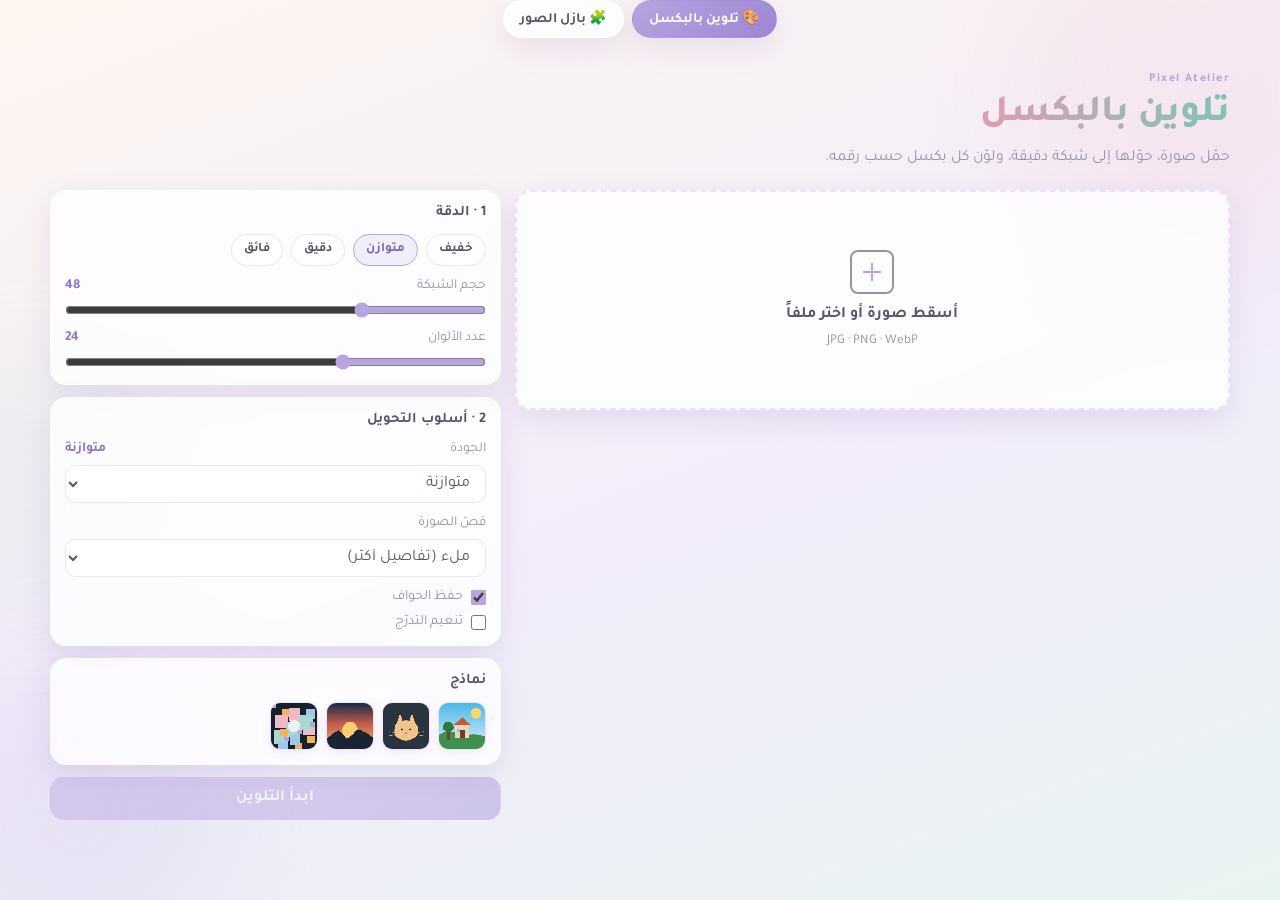
==== index.html @ 6f6fcbef "3" ====
<!DOCTYPE html>
<html lang="ar" dir="rtl">
<head>
  <meta charset="UTF-8" />
  <meta name="viewport" content="width=device-width, initial-scale=1.0, maximum-scale=1.0, user-scalable=no" />
  <meta name="theme-color" content="#f3ecfb" />
  <title>تلوين بالبكسل — Pixel Atelier</title>
  <link rel="preconnect" href="https://fonts.googleapis.com" />
  <link rel="preconnect" href="https://fonts.gstatic.com" crossorigin />
  <link href="https://fonts.googleapis.com/css2?family=Tajawal:wght@400;500;700;800&display=swap" rel="stylesheet" />
  <link rel="stylesheet" href="style.css" />
</head>
<body>
  <div class="blob b1" aria-hidden="true"></div>
  <div class="blob b2" aria-hidden="true"></div>
  <div class="blob b3" aria-hidden="true"></div>

  <nav class="site-nav" aria-label="التنقل">
    <a href="index.html" class="active">🎨 تلوين بالبكسل</a>
    <a href="puzzle-game.html">🧩 بازل الصور</a>
  </nav>

  <div class="app" id="app">
    <!-- SETUP -->
    <section class="screen setup" id="setup">
      <header class="hero">
        <p class="eyebrow">Pixel Atelier</p>
        <h1>تلوين بالبكسل</h1>
        <p class="lead">حمّل صورة، حوّلها إلى شبكة دقيقة، ولوّن كل بكسل حسب رقمه.</p>
      </header>

      <div class="setup-layout">
        <div class="col-main">
          <label class="dropzone" id="dropzone" for="file-input">
            <input type="file" id="file-input" accept="image/*" hidden />
            <div class="drop-mark" aria-hidden="true"></div>
            <strong>أسقط صورة أو اختر ملفاً</strong>
            <small>JPG · PNG · WebP</small>
          </label>

          <div class="preview-band" id="preview-row" hidden>
            <div class="compare">
              <figure>
                <figcaption>الأصلية <small id="source-meta"></small></figcaption>
                <canvas id="preview-original" width="280" height="280"></canvas>
              </figure>
              <figure class="result">
                <figcaption>بعد التحويل <small id="pixel-meta"></small></figcaption>
                <canvas id="preview-pixel" width="280" height="280"></canvas>
              </figure>
            </div>
            <div class="fidelity" id="fidelity-box">
              <div class="fidelity-score">
                <strong id="fidelity-value">—</strong>
                <span>دقة التحويل</span>
              </div>
              <ul>
                <li><span>الشبكة</span><strong id="est-cells">0</strong></li>
                <li><span>الألوان</span><strong id="est-colors">0</strong></li>
                <li><span>الوقت</span><strong id="est-time">—</strong></li>
              </ul>
            </div>
          </div>
        </div>

        <aside class="col-side">
          <section class="panel">
            <h2>1 · الدقة</h2>
            <div class="presets" id="difficulty-presets">
              <button type="button" class="chip" data-grid="24" data-colors="12" data-quality="draft">خفيف</button>
              <button type="button" class="chip active" data-grid="48" data-colors="24" data-quality="balanced">متوازن</button>
              <button type="button" class="chip" data-grid="72" data-colors="36" data-quality="max">دقيق</button>
              <button type="button" class="chip" data-grid="104" data-colors="52" data-quality="max">فائق</button>
            </div>

            <label class="field">
              <div class="field-top"><span>حجم الشبكة</span><em id="grid-size-label">48</em></div>
              <input type="range" id="grid-size" min="16" max="128" value="48" />
            </label>
            <label class="field">
              <div class="field-top"><span>عدد الألوان</span><em id="color-count-label">24</em></div>
              <input type="range" id="color-count" min="4" max="64" value="24" />
            </label>
          </section>

          <section class="panel">
            <h2>2 · أسلوب التحويل</h2>
            <label class="field">
              <div class="field-top"><span>الجودة</span><em id="quality-label">متوازنة</em></div>
              <select id="quality-mode" class="select">
                <option value="draft">سريعة</option>
                <option value="balanced" selected>متوازنة</option>
                <option value="max">أقصى دقة</option>
              </select>
            </label>
            <label class="field">
              <div class="field-top"><span>قصّ الصورة</span></div>
              <select id="fit-mode" class="select">
                <option value="cover" selected>ملء (تفاصيل أكثر)</option>
                <option value="contain">احتواء كامل</option>
              </select>
            </label>
            <div class="toggles">
              <label class="switch"><input type="checkbox" id="edge-toggle" checked /><span>حفظ الحواف</span></label>
              <label class="switch"><input type="checkbox" id="dither-toggle" /><span>تنعيم التدرّج</span></label>
            </div>
          </section>

          <section class="panel">
            <h2>نماذج</h2>
            <div class="gallery-row" id="demo-gallery"></div>
          </section>

          <div class="setup-actions">
            <p class="analyzing" id="analyzing" hidden>جارٍ التحويل بدقة…</p>
            <button type="button" id="start-btn" class="btn primary" disabled>ابدأ التلوين</button>
            <button type="button" id="resume-btn" class="btn ghost" hidden>متابعة آخر جلسة</button>
          </div>
        </aside>
      </div>
    </section>

    <!-- WORKSPACE -->
    <section class="screen workspace" id="workspace" hidden>
      <header class="bar">
        <div class="bar-start">
          <button type="button" id="back-btn" class="icon-btn" title="عودة">→</button>
          <div class="bar-title">
            <strong>Pixel Atelier</strong>
            <small id="session-title">جلسة</small>
          </div>
        </div>

        <div class="bar-meter">
          <div class="meter-bar"><span id="progress-fill"></span></div>
          <div class="meter-meta">
            <span id="progress-text">0%</span>
            <span id="cells-text">0/0</span>
            <span id="timer-text">00:00</span>
          </div>
        </div>

        <div class="bar-end">
          <button type="button" id="sound-btn" class="icon-btn" title="صوت" aria-pressed="true">♪</button>
          <button type="button" id="export-btn" class="btn compact">تصدير</button>
        </div>
      </header>

      <div class="studio">
        <aside class="rail">
          <div class="rail-block">
            <span>رسم</span>
            <button type="button" class="tool active" id="tool-brush" data-tool="brush" title="فرشاة (B)">✎</button>
            <button type="button" class="tool" id="tool-fill" data-tool="fill" title="ملء (F)">◫</button>
            <button type="button" class="tool" id="tool-pan" data-tool="pan" title="تحريك">✥</button>
          </div>
          <div class="rail-block">
            <span>عرض</span>
            <button type="button" class="tool" id="focus-btn" title="تركيز اللون" aria-pressed="false">◎</button>
            <button type="button" class="tool" id="hint-btn" title="معاينة" aria-pressed="false">◉</button>
            <button type="button" class="tool" id="grid-btn" title="شبكة" aria-pressed="true">▦</button>
            <button type="button" class="tool" id="ref-btn" title="مرجع" aria-pressed="false">▣</button>
          </div>
          <div class="rail-block">
            <span>تعديل</span>
            <button type="button" class="tool" id="undo-btn" title="تراجع" disabled>↶</button>
            <button type="button" class="tool" id="redo-btn" title="إعادة" disabled>↷</button>
            <button type="button" class="tool danger" id="reset-btn" title="مسح">⌫</button>
          </div>
        </aside>

        <div class="stage" id="stage">
          <canvas id="board" width="800" height="800"></canvas>
          <canvas id="overlay-fx" class="overlay-fx" width="800" height="800"></canvas>
          <div id="wrong-flash" class="wrong-flash" hidden></div>
          <img id="ref-image" class="ref-image" alt="" hidden />

          <div class="view-controls" id="nav-dock">
            <div class="vc-zoom">
              <button type="button" id="zoom-out" class="vc-btn" title="تصغير">−</button>
              <input type="range" id="zoom-slider" min="50" max="600" value="100" step="5" />
              <button type="button" id="zoom-in" class="vc-btn" title="تكبير">+</button>
              <b id="zoom-label">100%</b>
            </div>
            <div class="vc-pad">
              <button type="button" class="vc-btn" id="pan-up" title="أعلى">▲</button>
              <button type="button" class="vc-btn" id="pan-left" title="يسار">◀</button>
              <button type="button" class="vc-btn accent" id="zoom-fit" title="توسيط">●</button>
              <button type="button" class="vc-btn" id="pan-right" title="يمين">▶</button>
              <button type="button" class="vc-btn" id="pan-down" title="أسفل">▼</button>
            </div>
          </div>

          <div id="done-banner" class="done-banner" hidden>
            <div class="done-card">
              <p class="eyebrow">مكتمل</p>
              <h2>أحسنت!</h2>
              <p id="done-stats">—</p>
              <button type="button" id="done-export" class="btn primary">حفظ PNG</button>
              <button type="button" id="done-again" class="btn ghost">جلسة جديدة</button>
            </div>
          </div>
        </div>

        <aside class="colors">
          <div class="colors-head">
            <h2>الألوان</h2>
            <label class="switch dense">
              <input type="checkbox" id="auto-next" checked />
              <span>تلقائي</span>
            </label>
          </div>
          <div class="palette" id="palette"></div>
        </aside>
      </div>
    </section>
  </div>

  <div id="toast" class="toast" hidden></div>
  <script src="game.js"></script>
</body>
</html>
---- style.css ----
:root {
  --bg1: #fdf6f0;
  --bg2: #f3ecfb;
  --bg3: #e8f4f2;
  --card: #ffffffcc;
  --surface: #ffffffcc;
  --raised: #ffffff;
  --ink: #5b5468;
  --muted: #9a91a8;
  --line: rgba(183, 164, 224, 0.28);
  --accent: #b7a4e0;
  --accent2: #f2b8c6;
  --accent3: #a8d8cf;
  --accent4: #f7d9a8;
  --accent-dim: rgba(183, 164, 224, 0.18);
  --warm: #f7d9a8;
  --danger: #e79aae;
  --good: #7fc4b8;
  --shadow: 0 10px 30px rgba(120, 100, 160, 0.14);
  --radius: 16px;
  --font: "Tajawal", system-ui, sans-serif;
  --display: "Tajawal", system-ui, sans-serif;
}

*,
*::before,
*::after {
  box-sizing: border-box;
  margin: 0;
  padding: 0;
}

html,
body {
  min-height: 100%;
}

body {
  font-family: var(--font);
  color: var(--ink);
  background: linear-gradient(160deg, var(--bg1) 0%, var(--bg2) 55%, var(--bg3) 100%);
  overflow-x: hidden;
}

[hidden] {
  display: none !important;
}

/* ——— Floating blobs ——— */
.blob {
  position: fixed;
  border-radius: 50%;
  filter: blur(60px);
  opacity: 0.45;
  z-index: 0;
  pointer-events: none;
  animation: float 14s ease-in-out infinite;
}

.b1 {
  width: 340px;
  height: 340px;
  background: #f2b8c655;
  top: -80px;
  right: -80px;
}

.b2 {
  width: 300px;
  height: 300px;
  background: #b7a4e055;
  bottom: -60px;
  left: -70px;
  animation-delay: -5s;
}

.b3 {
  width: 240px;
  height: 240px;
  background: #a8d8cf55;
  top: 40%;
  left: -90px;
  animation-delay: -9s;
}

@keyframes float {
  0%, 100% { transform: translateY(0) scale(1); }
  50% { transform: translateY(-30px) scale(1.06); }
}

/* ——— Site nav ——— */
.site-nav {
  position: relative;
  z-index: 2;
  display: flex;
  align-items: center;
  justify-content: center;
  gap: 8px;
  flex-wrap: wrap;
  margin-bottom: 14px;
  animation: dropIn 0.7s cubic-bezier(0.2, 0.9, 0.3, 1.2) both;
}

.site-nav a {
  font: inherit;
  font-size: 0.88rem;
  font-weight: 700;
  color: var(--ink);
  text-decoration: none;
  padding: 8px 16px;
  border-radius: 999px;
  background: var(--card);
  backdrop-filter: blur(8px);
  border: 1px solid #fff;
  box-shadow: var(--shadow);
  transition: transform 0.2s, filter 0.2s;
}

.site-nav a:hover {
  transform: translateY(-2px);
  filter: brightness(1.03);
}

.site-nav a.active {
  background: linear-gradient(135deg, var(--accent), #9d86d4);
  color: #fff;
  border-color: transparent;
}

@keyframes dropIn {
  from { opacity: 0; transform: translateY(-24px); }
  to { opacity: 1; transform: none; }
}

.app {
  position: relative;
  z-index: 1;
  width: min(1180px, calc(100% - 20px));
  margin: 0 auto;
  padding: 20px 0 36px;
}

.screen {
  display: grid;
  gap: 18px;
}

/* ——— Setup ——— */
.hero {
  max-width: 34rem;
  animation: dropIn 0.7s 0.05s both;
}

.eyebrow {
  font-family: var(--display);
  letter-spacing: 0.12em;
  font-size: 0.75rem;
  font-weight: 700;
  color: var(--accent);
  margin-bottom: 6px;
}

.hero h1 {
  font-size: clamp(1.6rem, 3.5vw, 2.35rem);
  font-weight: 800;
  line-height: 1.2;
  background: linear-gradient(90deg, #a58fd8, #e79aae, #7fc4b8);
  -webkit-background-clip: text;
  background-clip: text;
  color: transparent;
}

.lead {
  margin-top: 8px;
  color: var(--muted);
  line-height: 1.7;
  font-size: 0.98rem;
}

.setup-layout {
  display: grid;
  grid-template-columns: 1.35fr 0.85fr;
  gap: 14px;
  align-items: start;
  animation: dropIn 0.7s 0.1s both;
}

.col-main,
.col-side {
  display: grid;
  gap: 12px;
}

.dropzone {
  min-height: 220px;
  display: grid;
  place-content: center;
  gap: 8px;
  text-align: center;
  padding: 28px 20px;
  border-radius: var(--radius);
  border: 2px dashed var(--line);
  background: var(--card);
  backdrop-filter: blur(8px);
  box-shadow: var(--shadow);
  cursor: pointer;
  transition: 0.15s ease;
}

.dropzone:hover,
.dropzone.dragover {
  border-color: var(--accent);
  background: #fff;
}

.drop-mark {
  width: 44px;
  height: 44px;
  margin: 0 auto 4px;
  border: 2px solid var(--muted);
  border-radius: 8px;
  position: relative;
}

.drop-mark::before,
.drop-mark::after {
  content: "";
  position: absolute;
  inset: 50% auto auto 50%;
  background: var(--accent);
  transform: translate(-50%, -50%);
}

.drop-mark::before {
  width: 18px;
  height: 2px;
}

.drop-mark::after {
  width: 2px;
  height: 18px;
}

.dropzone strong {
  font-size: 1rem;
}

.dropzone small {
  color: var(--muted);
}

.panel {
  background: var(--card);
  backdrop-filter: blur(8px);
  border: 1px solid #fff;
  border-radius: var(--radius);
  padding: 14px;
  display: grid;
  gap: 12px;
  box-shadow: var(--shadow);
}

.panel h2 {
  font-size: 0.92rem;
  font-weight: 700;
  color: var(--ink);
}

.presets,
.gallery-row {
  display: flex;
  flex-wrap: wrap;
  gap: 8px;
}

.chip {
  font: inherit;
  font-size: 0.82rem;
  font-weight: 600;
  color: var(--ink);
  background: #fff;
  border: 1px solid var(--line);
  border-radius: 999px;
  padding: 7px 12px;
  cursor: pointer;
  transition: 0.15s ease;
}

.chip:hover {
  border-color: var(--accent);
}

.chip.active {
  background: var(--accent-dim);
  border-color: var(--accent);
  color: #7a66b0;
}

.field {
  display: grid;
  gap: 7px;
}

.field-top {
  display: flex;
  justify-content: space-between;
  color: var(--muted);
  font-size: 0.86rem;
}

.field-top em {
  font-style: normal;
  color: #8a76c4;
  font-weight: 700;
}

.field input[type="range"] {
  width: 100%;
  accent-color: var(--accent);
}

.select {
  width: 100%;
  font: inherit;
  color: var(--ink);
  background: #fff;
  border: 1px solid var(--line);
  border-radius: 10px;
  padding: 9px 11px;
}

.toggles {
  display: grid;
  gap: 8px;
}

.switch {
  display: flex;
  align-items: center;
  gap: 8px;
  color: var(--muted);
  font-size: 0.88rem;
  cursor: pointer;
}

.switch.dense {
  font-size: 0.78rem;
  gap: 5px;
}

.switch input {
  accent-color: var(--accent);
  width: 15px;
  height: 15px;
}

.demo-thumb {
  width: 48px;
  height: 48px;
  border-radius: 10px;
  border: 1px solid var(--line);
  overflow: hidden;
  cursor: pointer;
  padding: 0;
  background: #fff;
  box-shadow: 0 3px 10px rgba(120, 100, 160, 0.1);
}

.demo-thumb canvas {
  width: 100%;
  height: 100%;
  image-rendering: pixelated;
  display: block;
}

.demo-thumb:hover,
.demo-thumb.active {
  border-color: var(--accent);
  box-shadow: 0 4px 14px rgba(183, 164, 224, 0.35);
}

.setup-actions {
  display: grid;
  gap: 8px;
}

.analyzing {
  color: #8a76c4;
  font-size: 0.85rem;
  text-align: center;
}

.btn {
  font: inherit;
  font-weight: 700;
  border: 1px solid var(--line);
  background: #fff;
  color: var(--ink);
  padding: 11px 14px;
  border-radius: 14px;
  cursor: pointer;
  box-shadow: var(--shadow);
  transition: transform 0.2s, filter 0.2s;
}

.btn:hover:not(:disabled) {
  transform: translateY(-2px);
  filter: brightness(1.03);
}

.btn:disabled {
  opacity: 0.4;
  cursor: not-allowed;
  box-shadow: none;
}

.btn.primary {
  background: linear-gradient(135deg, var(--accent), #9d86d4);
  border-color: transparent;
  color: #fff;
}

.btn.ghost {
  background: transparent;
  box-shadow: none;
  border-color: var(--line);
}

.btn.compact {
  padding: 8px 12px;
  font-size: 0.86rem;
}

.compare {
  display: grid;
  grid-template-columns: 1fr 1fr;
  gap: 10px;
}

.compare figure {
  background: var(--card);
  backdrop-filter: blur(8px);
  border: 1px solid #fff;
  border-radius: var(--radius);
  padding: 10px;
  display: grid;
  gap: 8px;
  box-shadow: var(--shadow);
}

.compare figure.result {
  border-color: rgba(183, 164, 224, 0.5);
}

.compare figcaption {
  display: flex;
  justify-content: space-between;
  color: var(--muted);
  font-size: 0.82rem;
}

.compare canvas {
  width: 100%;
  aspect-ratio: 1;
  image-rendering: pixelated;
  background: #fdf6f0;
  border-radius: 10px;
  border: 1px solid var(--line);
}

.fidelity {
  display: grid;
  grid-template-columns: auto 1fr;
  gap: 10px;
  background: var(--card);
  backdrop-filter: blur(8px);
  border: 1px solid #fff;
  border-radius: var(--radius);
  padding: 12px;
  align-items: center;
  box-shadow: var(--shadow);
}

.fidelity-score {
  display: grid;
  place-items: center;
  width: 88px;
  height: 88px;
  border-radius: 50%;
  border: 3px solid var(--accent);
  background: var(--accent-dim);
  text-align: center;
}

.fidelity-score strong {
  font-size: 1.35rem;
  color: #8a76c4;
  line-height: 1;
}

.fidelity-score span {
  font-size: 0.68rem;
  color: var(--muted);
  margin-top: 4px;
}

.fidelity ul {
  list-style: none;
  display: grid;
  gap: 8px;
}

.fidelity li {
  display: flex;
  justify-content: space-between;
  padding: 8px 10px;
  background: #fff;
  border-radius: 10px;
  font-size: 0.88rem;
  border: 1px solid rgba(183, 164, 224, 0.15);
}

.fidelity li span {
  color: var(--muted);
}

.fidelity li strong {
  color: #8a76c4;
}

/* ——— Workspace ——— */
.workspace {
  min-height: calc(100vh - 40px);
  gap: 10px;
}

.bar {
  display: grid;
  grid-template-columns: auto 1fr auto;
  gap: 12px;
  align-items: center;
  background: var(--card);
  backdrop-filter: blur(8px);
  border: 1px solid #fff;
  border-radius: var(--radius);
  padding: 8px 10px;
  position: sticky;
  top: 8px;
  z-index: 6;
  box-shadow: var(--shadow);
}

.bar-start,
.bar-end {
  display: flex;
  align-items: center;
  gap: 8px;
}

.bar-title strong {
  font-family: var(--display);
  display: block;
  font-size: 0.9rem;
  color: #8a76c4;
}

.bar-title small {
  color: var(--muted);
  font-size: 0.75rem;
}

.icon-btn {
  width: 36px;
  height: 36px;
  border-radius: 10px;
  border: 1px solid var(--line);
  background: #fff;
  color: var(--ink);
  font: inherit;
  cursor: pointer;
  transition: 0.15s ease;
}

.icon-btn:hover,
.icon-btn[aria-pressed="true"] {
  border-color: var(--accent);
  color: #8a76c4;
  background: var(--accent-dim);
}

.bar-meter {
  display: grid;
  gap: 5px;
}

.meter-bar {
  height: 7px;
  background: #fff;
  border-radius: 999px;
  overflow: hidden;
  border: 1px solid var(--line);
}

.meter-bar span {
  display: block;
  height: 100%;
  width: 0%;
  background: linear-gradient(90deg, #9d86d4, var(--accent), var(--accent3));
  transition: width 0.15s ease;
}

.meter-meta {
  display: flex;
  justify-content: space-between;
  font-size: 0.74rem;
  color: var(--muted);
}

.studio {
  display: grid;
  grid-template-columns: 64px minmax(0, 1fr) 240px;
  gap: 10px;
  min-height: 0;
  flex: 1;
}

.rail,
.colors {
  background: var(--card);
  backdrop-filter: blur(8px);
  border: 1px solid #fff;
  border-radius: var(--radius);
  padding: 8px;
  box-shadow: var(--shadow);
}

.rail {
  display: grid;
  gap: 12px;
  align-content: start;
}

.rail-block {
  display: grid;
  gap: 5px;
  justify-items: center;
}

.rail-block span {
  font-size: 0.65rem;
  color: var(--muted);
}

.tool {
  width: 40px;
  height: 40px;
  border-radius: 11px;
  border: 1px solid var(--line);
  background: #fff;
  color: var(--ink);
  font-size: 1rem;
  cursor: pointer;
  transition: 0.15s ease;
}

.tool:hover:not(:disabled),
.tool.active,
.tool[aria-pressed="true"] {
  border-color: var(--accent);
  color: #8a76c4;
  background: var(--accent-dim);
}

.tool:disabled {
  opacity: 0.35;
}

.tool.danger:hover:not(:disabled) {
  border-color: var(--danger);
  color: var(--danger);
  background: rgba(242, 184, 198, 0.2);
}

.stage {
  position: relative;
  min-height: 560px;
  background: #ffffff88;
  backdrop-filter: blur(8px);
  border: 1px solid #fff;
  border-radius: var(--radius);
  overflow: hidden;
  touch-action: none;
  box-shadow: var(--shadow);
}

#board,
.overlay-fx {
  position: absolute;
  inset: 0;
  width: 100%;
  height: 100%;
  display: block;
}

#board {
  cursor: crosshair;
}

.overlay-fx {
  pointer-events: none;
}

.ref-image {
  position: absolute;
  inset: 10px;
  width: calc(100% - 20px);
  height: calc(100% - 20px);
  object-fit: contain;
  opacity: 0.45;
  pointer-events: none;
  border-radius: 10px;
}

.wrong-flash {
  position: absolute;
  inset: 0;
  background: rgba(231, 154, 174, 0.18);
  pointer-events: none;
  animation: flash 0.22s ease;
}

.view-controls {
  position: absolute;
  z-index: 3;
  left: 10px;
  bottom: 10px;
  width: min(250px, calc(100% - 20px));
  display: grid;
  gap: 8px;
  padding: 8px;
  border-radius: 14px;
  background: var(--card);
  backdrop-filter: blur(8px);
  border: 1px solid #fff;
  box-shadow: var(--shadow);
  direction: ltr;
}

.vc-zoom {
  display: grid;
  grid-template-columns: 32px 1fr 32px auto;
  gap: 6px;
  align-items: center;
}

.vc-zoom input[type="range"] {
  width: 100%;
  accent-color: var(--accent);
}

#zoom-label {
  font-size: 0.72rem;
  color: #8a76c4;
  min-width: 3.5ch;
  text-align: center;
  font-weight: 700;
}

.vc-btn {
  width: 32px;
  height: 32px;
  border-radius: 8px;
  border: 1px solid var(--line);
  background: #fff;
  color: var(--ink);
  font: inherit;
  cursor: pointer;
  display: grid;
  place-items: center;
  transition: 0.15s ease;
}

.vc-btn:hover,
.vc-btn:active {
  border-color: var(--accent);
  color: #8a76c4;
}

.vc-btn.accent {
  color: #8a76c4;
  background: var(--accent-dim);
}

.vc-pad {
  display: grid;
  grid-template-columns: repeat(3, 32px);
  grid-template-rows: repeat(3, 32px);
  gap: 5px;
  justify-content: center;
}

.vc-pad #pan-up { grid-column: 2; grid-row: 1; }
.vc-pad #pan-left { grid-column: 1; grid-row: 2; }
.vc-pad #zoom-fit { grid-column: 2; grid-row: 2; }
.vc-pad #pan-right { grid-column: 3; grid-row: 2; }
.vc-pad #pan-down { grid-column: 2; grid-row: 3; }

.done-banner {
  position: absolute;
  inset: 0;
  display: grid;
  place-items: center;
  background: rgba(255, 250, 250, 0.55);
  backdrop-filter: blur(10px);
  z-index: 4;
}

.done-card {
  width: min(92%, 340px);
  background: #fff;
  border: 1px solid #fff;
  border-radius: 22px;
  padding: 28px 22px;
  text-align: center;
  display: grid;
  gap: 8px;
  box-shadow: 0 25px 70px rgba(120, 100, 160, 0.35);
  animation: zoomIn 0.5s cubic-bezier(0.2, 0.9, 0.3, 1.4) both;
}

@keyframes zoomIn {
  from { opacity: 0; transform: scale(0.85); }
  to { opacity: 1; transform: none; }
}

.done-card h2 {
  font-size: 1.45rem;
  font-weight: 800;
  color: #8a76c4;
}

.done-card p:not(.eyebrow) {
  color: var(--muted);
  margin-bottom: 6px;
}

.colors {
  display: grid;
  grid-template-rows: auto 1fr;
  gap: 10px;
  max-height: calc(100vh - 110px);
}

.colors-head {
  display: flex;
  justify-content: space-between;
  align-items: center;
}

.colors-head h2 {
  font-size: 0.9rem;
}

.palette {
  display: grid;
  gap: 6px;
  overflow: auto;
}

.swatch {
  display: grid;
  grid-template-columns: 32px 1fr auto;
  gap: 8px;
  align-items: center;
  padding: 7px;
  border-radius: 10px;
  border: 1px solid var(--line);
  background: #fff;
  color: var(--ink);
  font: inherit;
  cursor: pointer;
  text-align: start;
  transition: 0.15s ease;
}

.swatch:hover,
.swatch.active {
  border-color: var(--accent);
}

.swatch.active {
  background: var(--accent-dim);
}

.swatch.done {
  opacity: 0.45;
}

.swatch .chip-color {
  width: 32px;
  height: 32px;
  border-radius: 7px;
  border: 1px solid rgba(0, 0, 0, 0.12);
}

.swatch .meta strong {
  display: block;
  font-size: 0.84rem;
}

.swatch .meta small {
  color: var(--muted);
  font-size: 0.7rem;
}

.swatch .left {
  color: #8a76c4;
  font-weight: 700;
  font-size: 0.8rem;
}

.toast {
  position: fixed;
  bottom: 20px;
  left: 50%;
  transform: translateX(-50%) translateY(8px);
  background: #fff;
  border: 1px solid #fff;
  color: var(--ink);
  padding: 9px 18px;
  border-radius: 999px;
  font-size: 0.88rem;
  font-weight: 600;
  z-index: 50;
  opacity: 0;
  transition: 0.2s ease;
  pointer-events: none;
  box-shadow: var(--shadow);
}

.toast.show {
  opacity: 1;
  transform: translateX(-50%) translateY(0);
}

@keyframes flash {
  from { opacity: 1; }
  to { opacity: 0; }
}

@media (max-width: 980px) {
  .setup-layout,
  .studio,
  .compare,
  .fidelity {
    grid-template-columns: 1fr;
  }

  .bar {
    grid-template-columns: 1fr;
  }

  .rail {
    display: flex;
    flex-wrap: wrap;
    gap: 8px;
  }

  .rail-block {
    display: flex;
    flex-wrap: wrap;
    align-items: center;
    gap: 5px;
  }

  .stage {
    min-height: 58vh;
  }

  .colors {
    max-height: none;
  }

  .palette {
    grid-template-columns: repeat(auto-fill, minmax(140px, 1fr));
  }
}

@media (max-width: 560px) {
  .view-controls {
    width: calc(100% - 16px);
    left: 8px;
    bottom: 8px;
  }
}
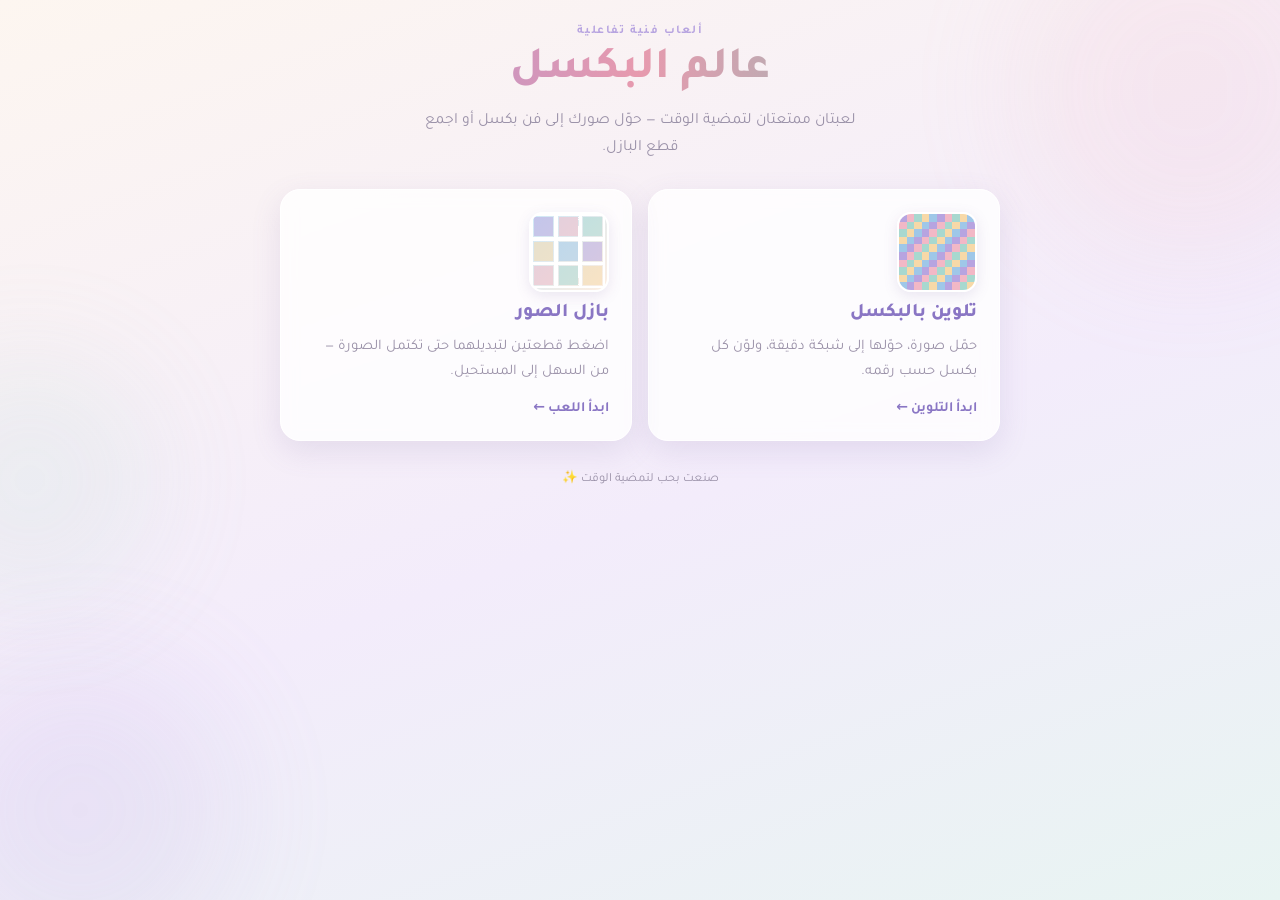
==== commit 299ff429: "3" ====
--- a/index.html
+++ b/index.html
@@ -2,9 +2,12 @@
 <html lang="ar" dir="rtl">
 <head>
   <meta charset="UTF-8" />
-  <meta name="viewport" content="width=device-width, initial-scale=1.0, maximum-scale=1.0, user-scalable=no" />
+  <meta name="viewport" content="width=device-width, initial-scale=1.0" />
   <meta name="theme-color" content="#f3ecfb" />
-  <title>تلوين بالبكسل — Pixel Atelier</title>
+  <meta name="description" content="ألعاب فنية تفاعلية — تلوين بالبكسل وبازل الصور" />
+  <title>ألعاب البكسل — الرئيسية</title>
+  <link rel="icon" href="favicon.svg" type="image/svg+xml" />
+  <link rel="manifest" href="manifest.json" />
   <link rel="preconnect" href="https://fonts.googleapis.com" />
   <link rel="preconnect" href="https://fonts.gstatic.com" crossorigin />
   <link href="https://fonts.googleapis.com/css2?family=Tajawal:wght@400;500;700;800&display=swap" rel="stylesheet" />
@@ -15,208 +18,66 @@
   <div class="blob b2" aria-hidden="true"></div>
   <div class="blob b3" aria-hidden="true"></div>
 
-  <nav class="site-nav" aria-label="التنقل">
-    <a href="index.html" class="active">🎨 تلوين بالبكسل</a>
-    <a href="puzzle-game.html">🧩 بازل الصور</a>
-  </nav>
+  <main class="landing">
+    <header class="landing-hero">
+      <p class="eyebrow">ألعاب فنية تفاعلية</p>
+      <h1>عالم البكسل</h1>
+      <p class="lead">لعبتان ممتعتان لتمضية الوقت — حوّل صورك إلى فن بكسل أو اجمع قطع البازل.</p>
+    </header>
 
-  <div class="app" id="app">
-    <!-- SETUP -->
-    <section class="screen setup" id="setup">
-      <header class="hero">
-        <p class="eyebrow">Pixel Atelier</p>
-        <h1>تلوين بالبكسل</h1>
-        <p class="lead">حمّل صورة، حوّلها إلى شبكة دقيقة، ولوّن كل بكسل حسب رقمه.</p>
-      </header>
+    <div class="game-cards">
+      <a href="color.html" class="game-card">
+        <div class="game-card-icon" aria-hidden="true">
+          <canvas id="card-pixel" width="80" height="80"></canvas>
+        </div>
+        <h2>تلوين بالبكسل</h2>
+        <p>حمّل صورة، حوّلها إلى شبكة دقيقة، ولوّن كل بكسل حسب رقمه.</p>
+        <span class="game-card-cta">ابدأ التلوين ←</span>
+      </a>
 
-      <div class="setup-layout">
-        <div class="col-main">
-          <label class="dropzone" id="dropzone" for="file-input">
-            <input type="file" id="file-input" accept="image/*" hidden />
-            <div class="drop-mark" aria-hidden="true"></div>
-            <strong>أسقط صورة أو اختر ملفاً</strong>
-            <small>JPG · PNG · WebP</small>
-          </label>
+      <a href="puzzle-game.html" class="game-card">
+        <div class="game-card-icon" aria-hidden="true">
+          <canvas id="card-puzzle" width="80" height="80"></canvas>
+        </div>
+        <h2>بازل الصور</h2>
+        <p>اضغط قطعتين لتبديلهما حتى تكتمل الصورة — من السهل إلى المستحيل.</p>
+        <span class="game-card-cta">ابدأ اللعب ←</span>
+      </a>
+    </div>
 
-          <div class="preview-band" id="preview-row" hidden>
-            <div class="compare">
-              <figure>
-                <figcaption>الأصلية <small id="source-meta"></small></figcaption>
-                <canvas id="preview-original" width="280" height="280"></canvas>
-              </figure>
-              <figure class="result">
-                <figcaption>بعد التحويل <small id="pixel-meta"></small></figcaption>
-                <canvas id="preview-pixel" width="280" height="280"></canvas>
-              </figure>
-            </div>
-            <div class="fidelity" id="fidelity-box">
-              <div class="fidelity-score">
-                <strong id="fidelity-value">—</strong>
-                <span>دقة التحويل</span>
-              </div>
-              <ul>
-                <li><span>الشبكة</span><strong id="est-cells">0</strong></li>
-                <li><span>الألوان</span><strong id="est-colors">0</strong></li>
-                <li><span>الوقت</span><strong id="est-time">—</strong></li>
-              </ul>
-            </div>
-          </div>
-        </div>
+    <footer class="landing-footer">صنعت بحب لتمضية الوقت ✨</footer>
+  </main>
 
-        <aside class="col-side">
-          <section class="panel">
-            <h2>1 · الدقة</h2>
-            <div class="presets" id="difficulty-presets">
-              <button type="button" class="chip" data-grid="24" data-colors="12" data-quality="draft">خفيف</button>
-              <button type="button" class="chip active" data-grid="48" data-colors="24" data-quality="balanced">متوازن</button>
-              <button type="button" class="chip" data-grid="72" data-colors="36" data-quality="max">دقيق</button>
-              <button type="button" class="chip" data-grid="104" data-colors="52" data-quality="max">فائق</button>
-            </div>
+  <script>
+    (function () {
+      const px = document.getElementById("card-pixel").getContext("2d");
+      const colors = ["#b7a4e0", "#f2b8c6", "#a8d8cf", "#f7d9a8", "#9fc7e8"];
+      for (let y = 0; y < 10; y++) {
+        for (let x = 0; x < 10; x++) {
+          px.fillStyle = colors[(x + y) % colors.length];
+          px.fillRect(x * 8, y * 8, 8, 8);
+        }
+      }
 
-            <label class="field">
-              <div class="field-top"><span>حجم الشبكة</span><em id="grid-size-label">48</em></div>
-              <input type="range" id="grid-size" min="16" max="128" value="48" />
-            </label>
-            <label class="field">
-              <div class="field-top"><span>عدد الألوان</span><em id="color-count-label">24</em></div>
-              <input type="range" id="color-count" min="4" max="64" value="24" />
-            </label>
-          </section>
-
-          <section class="panel">
-            <h2>2 · أسلوب التحويل</h2>
-            <label class="field">
-              <div class="field-top"><span>الجودة</span><em id="quality-label">متوازنة</em></div>
-              <select id="quality-mode" class="select">
-                <option value="draft">سريعة</option>
-                <option value="balanced" selected>متوازنة</option>
-                <option value="max">أقصى دقة</option>
-              </select>
-            </label>
-            <label class="field">
-              <div class="field-top"><span>قصّ الصورة</span></div>
-              <select id="fit-mode" class="select">
-                <option value="cover" selected>ملء (تفاصيل أكثر)</option>
-                <option value="contain">احتواء كامل</option>
-              </select>
-            </label>
-            <div class="toggles">
-              <label class="switch"><input type="checkbox" id="edge-toggle" checked /><span>حفظ الحواف</span></label>
-              <label class="switch"><input type="checkbox" id="dither-toggle" /><span>تنعيم التدرّج</span></label>
-            </div>
-          </section>
-
-          <section class="panel">
-            <h2>نماذج</h2>
-            <div class="gallery-row" id="demo-gallery"></div>
-          </section>
-
-          <div class="setup-actions">
-            <p class="analyzing" id="analyzing" hidden>جارٍ التحويل بدقة…</p>
-            <button type="button" id="start-btn" class="btn primary" disabled>ابدأ التلوين</button>
-            <button type="button" id="resume-btn" class="btn ghost" hidden>متابعة آخر جلسة</button>
-          </div>
-        </aside>
-      </div>
-    </section>
-
-    <!-- WORKSPACE -->
-    <section class="screen workspace" id="workspace" hidden>
-      <header class="bar">
-        <div class="bar-start">
-          <button type="button" id="back-btn" class="icon-btn" title="عودة">→</button>
-          <div class="bar-title">
-            <strong>Pixel Atelier</strong>
-            <small id="session-title">جلسة</small>
-          </div>
-        </div>
-
-        <div class="bar-meter">
-          <div class="meter-bar"><span id="progress-fill"></span></div>
-          <div class="meter-meta">
-            <span id="progress-text">0%</span>
-            <span id="cells-text">0/0</span>
-            <span id="timer-text">00:00</span>
-          </div>
-        </div>
-
-        <div class="bar-end">
-          <button type="button" id="sound-btn" class="icon-btn" title="صوت" aria-pressed="true">♪</button>
-          <button type="button" id="export-btn" class="btn compact">تصدير</button>
-        </div>
-      </header>
-
-      <div class="studio">
-        <aside class="rail">
-          <div class="rail-block">
-            <span>رسم</span>
-            <button type="button" class="tool active" id="tool-brush" data-tool="brush" title="فرشاة (B)">✎</button>
-            <button type="button" class="tool" id="tool-fill" data-tool="fill" title="ملء (F)">◫</button>
-            <button type="button" class="tool" id="tool-pan" data-tool="pan" title="تحريك">✥</button>
-          </div>
-          <div class="rail-block">
-            <span>عرض</span>
-            <button type="button" class="tool" id="focus-btn" title="تركيز اللون" aria-pressed="false">◎</button>
-            <button type="button" class="tool" id="hint-btn" title="معاينة" aria-pressed="false">◉</button>
-            <button type="button" class="tool" id="grid-btn" title="شبكة" aria-pressed="true">▦</button>
-            <button type="button" class="tool" id="ref-btn" title="مرجع" aria-pressed="false">▣</button>
-          </div>
-          <div class="rail-block">
-            <span>تعديل</span>
-            <button type="button" class="tool" id="undo-btn" title="تراجع" disabled>↶</button>
-            <button type="button" class="tool" id="redo-btn" title="إعادة" disabled>↷</button>
-            <button type="button" class="tool danger" id="reset-btn" title="مسح">⌫</button>
-          </div>
-        </aside>
-
-        <div class="stage" id="stage">
-          <canvas id="board" width="800" height="800"></canvas>
-          <canvas id="overlay-fx" class="overlay-fx" width="800" height="800"></canvas>
-          <div id="wrong-flash" class="wrong-flash" hidden></div>
-          <img id="ref-image" class="ref-image" alt="" hidden />
-
-          <div class="view-controls" id="nav-dock">
-            <div class="vc-zoom">
-              <button type="button" id="zoom-out" class="vc-btn" title="تصغير">−</button>
-              <input type="range" id="zoom-slider" min="50" max="600" value="100" step="5" />
-              <button type="button" id="zoom-in" class="vc-btn" title="تكبير">+</button>
-              <b id="zoom-label">100%</b>
-            </div>
-            <div class="vc-pad">
-              <button type="button" class="vc-btn" id="pan-up" title="أعلى">▲</button>
-              <button type="button" class="vc-btn" id="pan-left" title="يسار">◀</button>
-              <button type="button" class="vc-btn accent" id="zoom-fit" title="توسيط">●</button>
-              <button type="button" class="vc-btn" id="pan-right" title="يمين">▶</button>
-              <button type="button" class="vc-btn" id="pan-down" title="أسفل">▼</button>
-            </div>
-          </div>
-
-          <div id="done-banner" class="done-banner" hidden>
-            <div class="done-card">
-              <p class="eyebrow">مكتمل</p>
-              <h2>أحسنت!</h2>
-              <p id="done-stats">—</p>
-              <button type="button" id="done-export" class="btn primary">حفظ PNG</button>
-              <button type="button" id="done-again" class="btn ghost">جلسة جديدة</button>
-            </div>
-          </div>
-        </div>
-
-        <aside class="colors">
-          <div class="colors-head">
-            <h2>الألوان</h2>
-            <label class="switch dense">
-              <input type="checkbox" id="auto-next" checked />
-              <span>تلقائي</span>
-            </label>
-          </div>
-          <div class="palette" id="palette"></div>
-        </aside>
-      </div>
-    </section>
-  </div>
-
-  <div id="toast" class="toast" hidden></div>
-  <script src="game.js"></script>
+      const pz = document.getElementById("card-puzzle").getContext("2d");
+      const g = pz.createLinearGradient(0, 0, 80, 80);
+      g.addColorStop(0, "#cfe8f7");
+      g.addColorStop(1, "#fdeee2");
+      pz.fillStyle = g;
+      pz.fillRect(0, 0, 80, 80);
+      for (let r = 0; r < 3; r++) {
+        for (let c = 0; c < 3; c++) {
+          pz.strokeStyle = "#fff";
+          pz.lineWidth = 2;
+          pz.strokeRect(c * 26 + 1, r * 26 + 1, 24, 24);
+          pz.fillStyle = colors[(r * 3 + c) % colors.length];
+          pz.globalAlpha = 0.5;
+          pz.fillRect(c * 26 + 3, r * 26 + 3, 20, 20);
+          pz.globalAlpha = 1;
+        }
+      }
+    })();
+  </script>
+  <script src="pwa-register.js"></script>
 </body>
 </html>
--- a/style.css
+++ b/style.css
@@ -844,6 +844,13 @@
   margin-bottom: 6px;
 }
 
+.done-actions {
+  display: flex;
+  flex-wrap: wrap;
+  gap: 8px;
+  justify-content: center;
+}
+
 .colors {
   display: grid;
   grid-template-rows: auto 1fr;
@@ -948,6 +955,105 @@
   to { opacity: 0; }
 }
 
+/* ——— Home landing ——— */
+.landing {
+  position: relative;
+  z-index: 1;
+  width: min(720px, calc(100% - 24px));
+  margin: 0 auto;
+  padding: 24px 0 40px;
+  display: grid;
+  gap: 28px;
+}
+
+.landing-hero {
+  text-align: center;
+  animation: dropIn 0.7s cubic-bezier(0.2, 0.9, 0.3, 1.2) both;
+}
+
+.landing-hero h1 {
+  font-size: clamp(2rem, 5vw, 2.8rem);
+  font-weight: 800;
+  background: linear-gradient(90deg, #a58fd8, #e79aae, #7fc4b8);
+  -webkit-background-clip: text;
+  background-clip: text;
+  color: transparent;
+  margin-top: 4px;
+}
+
+.landing-hero .lead {
+  max-width: 28rem;
+  margin: 10px auto 0;
+}
+
+.game-cards {
+  display: grid;
+  grid-template-columns: repeat(auto-fit, minmax(260px, 1fr));
+  gap: 16px;
+  animation: dropIn 0.7s 0.12s both;
+}
+
+.game-card {
+  display: grid;
+  gap: 10px;
+  padding: 22px;
+  background: var(--card);
+  backdrop-filter: blur(8px);
+  border: 1px solid #fff;
+  border-radius: 20px;
+  box-shadow: var(--shadow);
+  text-decoration: none;
+  color: inherit;
+  transition: transform 0.25s cubic-bezier(0.2, 0.9, 0.3, 1.4), box-shadow 0.25s;
+}
+
+.game-card:hover {
+  transform: translateY(-6px) scale(1.02);
+  box-shadow: 0 18px 40px rgba(120, 100, 160, 0.22);
+}
+
+.game-card-icon {
+  width: 80px;
+  height: 80px;
+  border-radius: 14px;
+  overflow: hidden;
+  border: 2px solid #fff;
+  box-shadow: 0 4px 14px rgba(120, 100, 160, 0.15);
+}
+
+.game-card-icon canvas {
+  display: block;
+  width: 100%;
+  height: 100%;
+  image-rendering: pixelated;
+}
+
+.game-card h2 {
+  font-size: 1.2rem;
+  font-weight: 800;
+  color: #8a76c4;
+}
+
+.game-card p {
+  color: var(--muted);
+  font-size: 0.92rem;
+  line-height: 1.65;
+}
+
+.game-card-cta {
+  font-size: 0.88rem;
+  font-weight: 700;
+  color: #8a76c4;
+  margin-top: 4px;
+}
+
+.landing-footer {
+  text-align: center;
+  color: var(--muted);
+  font-size: 0.78rem;
+  animation: dropIn 0.7s 0.2s both;
+}
+
 @media (max-width: 980px) {
   .setup-layout,
   .studio,
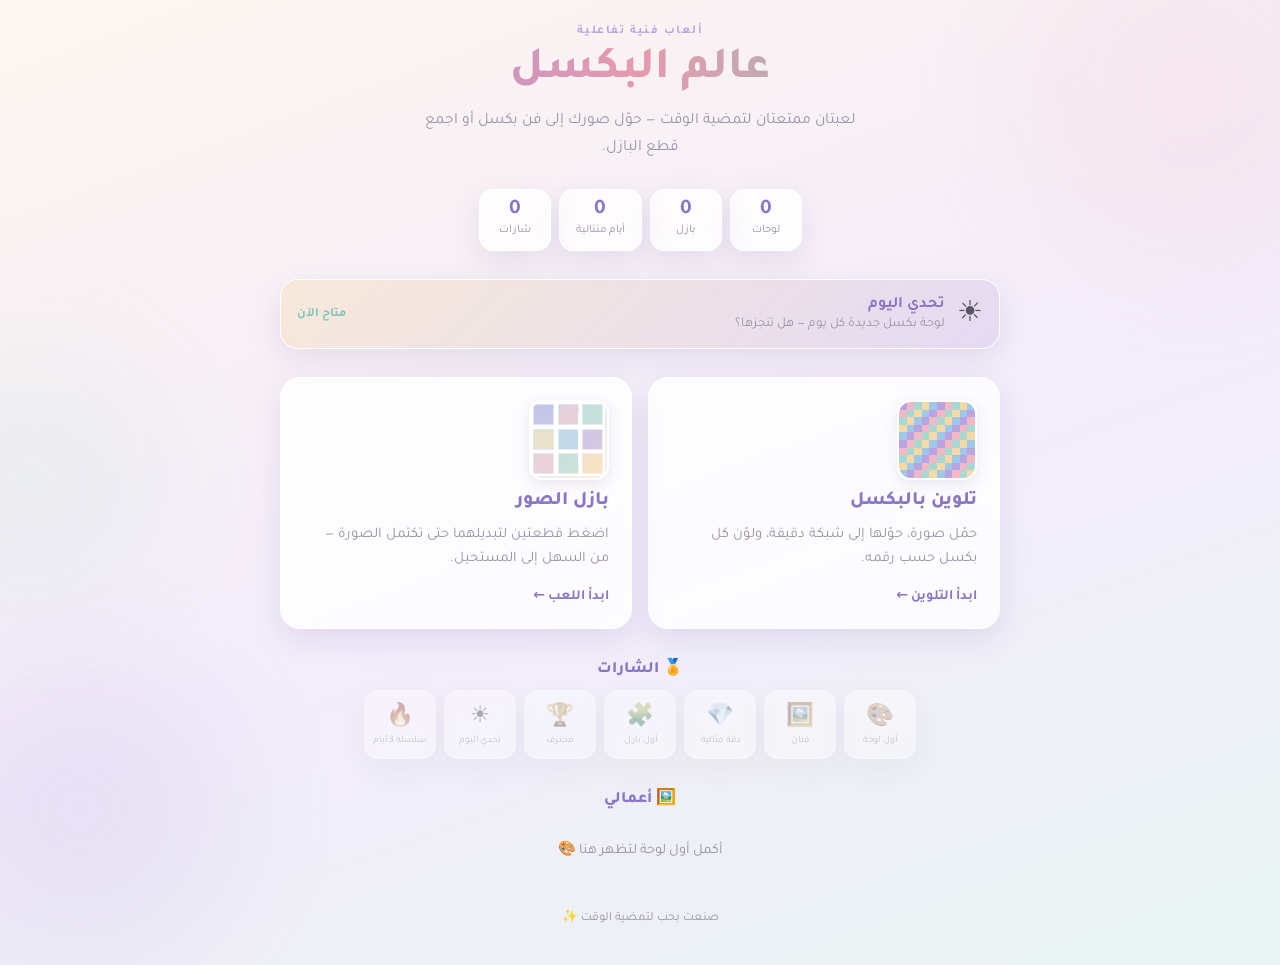
==== commit 8a863180: "6" ====
--- a/index.html
+++ b/index.html
@@ -2,7 +2,7 @@
 <html lang="ar" dir="rtl">
 <head>
   <meta charset="UTF-8" />
-  <meta name="viewport" content="width=device-width, initial-scale=1.0" />
+  <meta name="viewport" content="width=device-width, initial-scale=1.0, viewport-fit=cover" />
   <meta name="theme-color" content="#f3ecfb" />
   <meta name="description" content="ألعاب فنية تفاعلية — تلوين بالبكسل وبازل الصور" />
   <title>ألعاب البكسل — الرئيسية</title>
@@ -25,6 +25,19 @@
       <p class="lead">لعبتان ممتعتان لتمضية الوقت — حوّل صورك إلى فن بكسل أو اجمع قطع البازل.</p>
     </header>
 
+    <div class="home-stats" id="home-stats" aria-label="إحصائيات"></div>
+
+    <a href="color.html?daily=1" class="daily-card" id="daily-card">
+      <div class="daily-card-inner">
+        <span class="daily-emoji">☀️</span>
+        <div>
+          <strong>تحدي اليوم</strong>
+          <p>لوحة بكسل جديدة كل يوم — هل تنجزها؟</p>
+        </div>
+        <span class="daily-status">متاح الآن</span>
+      </div>
+    </a>
+
     <div class="game-cards">
       <a href="color.html" class="game-card">
         <div class="game-card-icon" aria-hidden="true">
@@ -45,6 +58,16 @@
       </a>
     </div>
 
+    <section class="home-section">
+      <h2 class="section-title">🏅 الشارات</h2>
+      <div class="badge-row" id="home-achievements"></div>
+    </section>
+
+    <section class="home-section">
+      <h2 class="section-title">🖼️ أعمالي</h2>
+      <div class="gallery-grid" id="home-gallery"></div>
+    </section>
+
     <footer class="landing-footer">صنعت بحب لتمضية الوقت ✨</footer>
   </main>
 
@@ -58,7 +81,6 @@
           px.fillRect(x * 8, y * 8, 8, 8);
         }
       }
-
       const pz = document.getElementById("card-puzzle").getContext("2d");
       const g = pz.createLinearGradient(0, 0, 80, 80);
       g.addColorStop(0, "#cfe8f7");
@@ -78,6 +100,8 @@
       }
     })();
   </script>
+  <script src="play-data.js"></script>
+  <script src="home.js"></script>
   <script src="pwa-register.js"></script>
 </body>
 </html>
--- a/style.css
+++ b/style.css
@@ -1054,6 +1054,289 @@
   animation: dropIn 0.7s 0.2s both;
 }
 
+/* ——— Home stats & daily ——— */
+.home-stats {
+  display: flex;
+  flex-wrap: wrap;
+  gap: 8px;
+  justify-content: center;
+  animation: dropIn 0.7s 0.08s both;
+}
+
+.stat-pill {
+  background: var(--card);
+  backdrop-filter: blur(8px);
+  border: 1px solid #fff;
+  border-radius: 14px;
+  padding: 10px 16px;
+  text-align: center;
+  min-width: 72px;
+  box-shadow: var(--shadow);
+}
+
+.stat-pill strong {
+  display: block;
+  font-size: 1.3rem;
+  color: #8a76c4;
+  line-height: 1;
+}
+
+.stat-pill span {
+  font-size: 0.72rem;
+  color: var(--muted);
+}
+
+.daily-card {
+  display: block;
+  text-decoration: none;
+  color: inherit;
+  animation: dropIn 0.7s 0.1s both;
+}
+
+.daily-card-inner {
+  display: flex;
+  align-items: center;
+  gap: 12px;
+  padding: 14px 16px;
+  background: linear-gradient(135deg, rgba(247, 217, 168, 0.35), rgba(183, 164, 224, 0.25));
+  border: 1px solid #fff;
+  border-radius: 18px;
+  box-shadow: var(--shadow);
+  transition: transform 0.2s;
+}
+
+.daily-card:hover .daily-card-inner {
+  transform: translateY(-3px);
+}
+
+.daily-card.daily-done .daily-card-inner {
+  opacity: 0.75;
+}
+
+.daily-emoji {
+  font-size: 1.8rem;
+}
+
+.daily-card strong {
+  display: block;
+  color: #8a76c4;
+}
+
+.daily-card p {
+  font-size: 0.82rem;
+  color: var(--muted);
+  margin-top: 2px;
+}
+
+.daily-status {
+  margin-right: auto;
+  font-size: 0.78rem;
+  font-weight: 700;
+  color: #7fc4b8;
+  white-space: nowrap;
+}
+
+.home-section {
+  animation: dropIn 0.7s 0.15s both;
+}
+
+.section-title {
+  font-size: 1rem;
+  font-weight: 800;
+  color: #8a76c4;
+  margin-bottom: 10px;
+  text-align: center;
+}
+
+.badge-row {
+  display: flex;
+  flex-wrap: wrap;
+  gap: 8px;
+  justify-content: center;
+}
+
+.badge {
+  display: grid;
+  place-items: center;
+  gap: 4px;
+  width: 72px;
+  padding: 10px 6px;
+  background: var(--card);
+  border: 1px solid #fff;
+  border-radius: 14px;
+  box-shadow: var(--shadow);
+  opacity: 0.45;
+  filter: grayscale(0.6);
+  transition: 0.2s;
+}
+
+.badge.unlocked {
+  opacity: 1;
+  filter: none;
+}
+
+.badge span {
+  font-size: 1.4rem;
+}
+
+.badge small {
+  font-size: 0.62rem;
+  color: var(--muted);
+  text-align: center;
+  line-height: 1.2;
+}
+
+.gallery-grid {
+  display: grid;
+  grid-template-columns: repeat(auto-fill, minmax(100px, 1fr));
+  gap: 10px;
+}
+
+.gallery-empty {
+  text-align: center;
+  color: var(--muted);
+  font-size: 0.9rem;
+  padding: 20px;
+  grid-column: 1 / -1;
+}
+
+.gallery-item {
+  background: var(--card);
+  border: 1px solid #fff;
+  border-radius: 12px;
+  overflow: hidden;
+  box-shadow: var(--shadow);
+}
+
+.gallery-item img {
+  width: 100%;
+  aspect-ratio: 1;
+  object-fit: cover;
+  image-rendering: pixelated;
+  display: block;
+}
+
+.gallery-item figcaption {
+  font-size: 0.72rem;
+  padding: 6px 8px;
+  color: var(--muted);
+  text-align: center;
+  white-space: nowrap;
+  overflow: hidden;
+  text-overflow: ellipsis;
+}
+
+/* ——— Tutorial ——— */
+.tutorial-overlay {
+  position: fixed;
+  inset: 0;
+  z-index: 100;
+  display: grid;
+  place-items: center;
+  padding: 20px;
+  background: rgba(255, 250, 250, 0.6);
+  backdrop-filter: blur(8px);
+  opacity: 0;
+  transition: opacity 0.3s;
+}
+
+.tutorial-overlay.show {
+  opacity: 1;
+}
+
+.tutorial-card {
+  width: min(420px, 100%);
+  max-height: 90vh;
+  overflow: auto;
+  background: #fff;
+  border-radius: 22px;
+  padding: 24px;
+  box-shadow: 0 25px 70px rgba(120, 100, 160, 0.35);
+  display: grid;
+  gap: 12px;
+  text-align: center;
+}
+
+.tutorial-card h2 {
+  color: #8a76c4;
+  font-size: 1.35rem;
+}
+
+.tutorial-steps {
+  display: grid;
+  gap: 10px;
+  text-align: start;
+}
+
+.tutorial-step {
+  display: flex;
+  gap: 12px;
+  align-items: flex-start;
+  padding: 10px 12px;
+  background: #fdf6f0;
+  border-radius: 12px;
+}
+
+.tutorial-icon {
+  font-size: 1.4rem;
+  flex-shrink: 0;
+}
+
+.tutorial-step strong {
+  display: block;
+  font-size: 0.9rem;
+  color: #8a76c4;
+}
+
+.tutorial-step p {
+  font-size: 0.82rem;
+  color: var(--muted);
+  line-height: 1.55;
+  margin-top: 2px;
+}
+
+.tutorial-skip {
+  font: inherit;
+  font-size: 0.78rem;
+  color: var(--muted);
+  background: none;
+  border: none;
+  cursor: pointer;
+  text-decoration: underline;
+}
+
+.help-link {
+  margin-top: 10px;
+  font-size: 0.85rem;
+  padding: 8px 14px;
+}
+
+.daily-banner {
+  display: flex;
+  align-items: center;
+  gap: 10px;
+  padding: 12px 14px;
+  background: linear-gradient(135deg, rgba(247, 217, 168, 0.4), rgba(183, 164, 224, 0.2));
+  border: 1px solid #fff;
+  border-radius: 14px;
+  box-shadow: var(--shadow);
+  animation: dropIn 0.5s both;
+}
+
+.daily-banner span {
+  font-size: 1.5rem;
+}
+
+.daily-banner strong {
+  display: block;
+  color: #8a76c4;
+}
+
+.daily-banner small {
+  color: var(--muted);
+  font-size: 0.78rem;
+}
+
 @media (max-width: 980px) {
   .setup-layout,
   .studio,
@@ -1099,3 +1382,228 @@
     bottom: 8px;
   }
 }
+
+/* ——— Mobile play mode ——— */
+.mobile-only {
+  display: none;
+}
+
+body.in-workspace {
+  overflow: hidden;
+}
+
+body.in-workspace .site-nav {
+  display: none;
+}
+
+body.in-workspace .app {
+  width: 100%;
+  padding: 0;
+  max-width: none;
+}
+
+body.in-workspace-fullscreen {
+  overflow: hidden;
+}
+
+body.in-workspace-fullscreen .blob {
+  display: none;
+}
+
+.colors-head-end {
+  display: flex;
+  align-items: center;
+  gap: 8px;
+}
+
+.colors-close {
+  width: 32px;
+  height: 32px;
+  border-radius: 8px;
+  border: 1px solid var(--line);
+  background: #fff;
+  color: var(--muted);
+  font: inherit;
+  cursor: pointer;
+}
+
+.mobile-dock,
+.colors-backdrop {
+  display: none;
+}
+
+@media (max-width: 768px) {
+  .mobile-only {
+    display: grid;
+    place-items: center;
+  }
+
+  .mobile-dock {
+    display: flex;
+    position: fixed;
+    z-index: 30;
+    left: 50%;
+    bottom: calc(10px + env(safe-area-inset-bottom, 0px));
+    transform: translateX(-50%);
+    gap: 6px;
+    padding: 8px 10px;
+    background: var(--card);
+    backdrop-filter: blur(10px);
+    border: 1px solid #fff;
+    border-radius: 999px;
+    box-shadow: 0 12px 36px rgba(120, 100, 160, 0.28);
+  }
+
+  .mob-btn {
+    width: 44px;
+    height: 44px;
+    border-radius: 50%;
+    border: 1px solid var(--line);
+    background: #fff;
+    color: var(--ink);
+    font-size: 1.05rem;
+    cursor: pointer;
+    flex-shrink: 0;
+  }
+
+  .mob-btn.active,
+  .mob-btn[aria-pressed="true"] {
+    border-color: var(--accent);
+    color: #8a76c4;
+    background: var(--accent-dim);
+  }
+
+  .mob-btn.mob-accent {
+    background: linear-gradient(135deg, var(--accent), #9d86d4);
+    color: #fff;
+    border-color: transparent;
+  }
+
+  .mob-btn:disabled {
+    opacity: 0.35;
+  }
+
+  body.in-workspace .workspace {
+    min-height: 100dvh;
+    min-height: 100vh;
+    gap: 0;
+    padding: env(safe-area-inset-top, 0px) env(safe-area-inset-right, 0px) 0
+      env(safe-area-inset-left, 0px);
+  }
+
+  body.in-workspace .bar {
+    border-radius: 0;
+    top: 0;
+    padding: 6px 8px;
+  }
+
+  body.in-workspace .bar-title strong {
+    font-size: 0.82rem;
+  }
+
+  body.in-workspace .bar-end .btn.compact {
+    display: none;
+  }
+
+  body.in-workspace .studio {
+    grid-template-columns: 1fr;
+    grid-template-rows: 1fr;
+    min-height: 0;
+    height: calc(100dvh - 56px);
+    height: calc(100vh - 56px);
+  }
+
+  body.in-workspace .rail {
+    display: none;
+  }
+
+  body.in-workspace .colors {
+    position: fixed;
+    z-index: 40;
+    left: 0;
+    right: 0;
+    bottom: 0;
+    max-height: min(62vh, 420px);
+    border-radius: 18px 18px 0 0;
+    transform: translateY(110%);
+    transition: transform 0.28s cubic-bezier(0.2, 0.9, 0.3, 1.2);
+    box-shadow: 0 -12px 40px rgba(120, 100, 160, 0.22);
+  }
+
+  body.in-workspace .colors.drawer-open {
+    transform: translateY(0);
+  }
+
+  body.in-workspace .colors-backdrop {
+    display: block;
+    position: fixed;
+    inset: 0;
+    z-index: 35;
+    background: rgba(91, 84, 104, 0.25);
+    backdrop-filter: blur(2px);
+  }
+
+  body.in-workspace .colors-backdrop[hidden] {
+    display: none;
+  }
+
+  body.in-workspace .stage {
+    min-height: 0;
+    border-radius: 0;
+    border-left: none;
+    border-right: none;
+  }
+
+  body.in-workspace .view-controls {
+    bottom: calc(72px + env(safe-area-inset-bottom, 0px));
+    width: min(220px, calc(100% - 20px));
+    padding: 6px;
+  }
+
+  body.in-workspace .vc-pad {
+    display: none;
+  }
+
+  body.in-workspace .palette {
+    grid-template-columns: 1fr;
+    max-height: calc(min(62vh, 420px) - 56px);
+  }
+
+  body.in-workspace-fullscreen .workspace {
+    position: fixed;
+    inset: 0;
+    z-index: 200;
+    background: linear-gradient(160deg, var(--bg1) 0%, var(--bg2) 55%, var(--bg3) 100%);
+  }
+
+  body.in-workspace-fullscreen .studio {
+    height: calc(100dvh - 52px);
+    height: calc(100vh - 52px);
+  }
+
+  body.in-workspace-fullscreen .bar {
+    padding-top: calc(6px + env(safe-area-inset-top, 0px));
+  }
+
+  /* إعداد — إعدادات مبسّطة */
+  .setup-layout {
+    gap: 10px;
+  }
+
+  .hero h1 {
+    font-size: 1.55rem;
+  }
+
+  .compare {
+    grid-template-columns: 1fr;
+  }
+
+  .fidelity {
+    grid-template-columns: 1fr;
+    text-align: center;
+  }
+
+  .fidelity-score {
+    margin: 0 auto;
+  }
+}
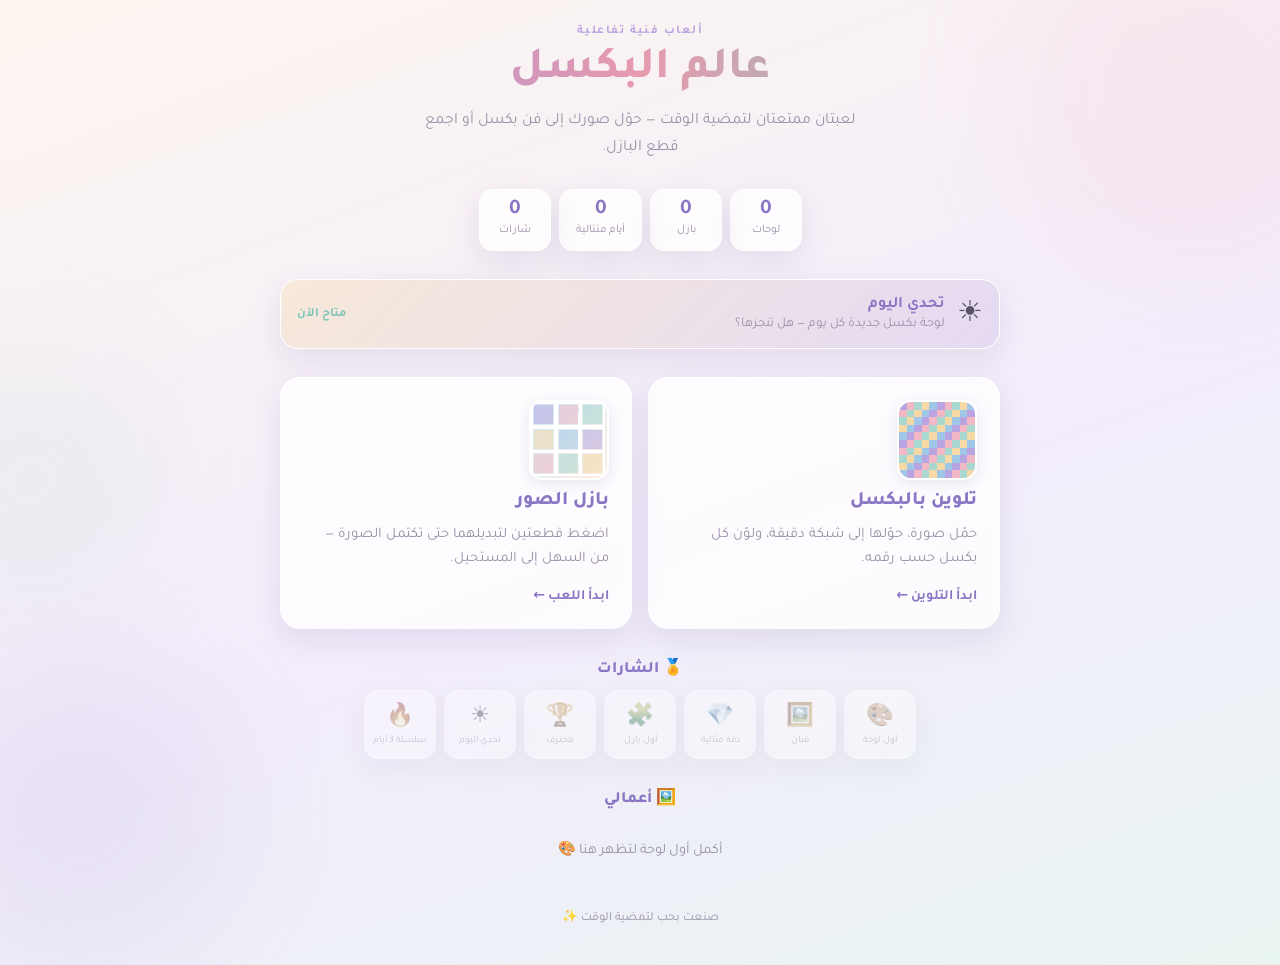
==== commit 7786b335: "3" ====
--- a/index.html
+++ b/index.html
@@ -5,6 +5,19 @@
   <meta name="viewport" content="width=device-width, initial-scale=1.0, viewport-fit=cover" />
   <meta name="theme-color" content="#f3ecfb" />
   <meta name="description" content="ألعاب فنية تفاعلية — تلوين بالبكسل وبازل الصور" />
+  <meta property="og:type" content="website" />
+  <meta property="og:locale" content="ar_SA" />
+  <meta property="og:site_name" content="عالم البكسل" />
+  <meta property="og:title" content="عالم البكسل — ألعاب فنية تفاعلية" />
+  <meta property="og:description" content="حوّل صورك إلى فن بكسل أو اجمع قطع البازل. لعبتان ممتعة بالعربية." />
+  <meta property="og:image" content="https://alialq93.github.io/Pixel-art-game/og-cover.png" />
+  <meta property="og:image:width" content="1200" />
+  <meta property="og:image:height" content="630" />
+  <meta property="og:url" content="https://alialq93.github.io/Pixel-art-game/" />
+  <meta name="twitter:card" content="summary_large_image" />
+  <meta name="twitter:title" content="عالم البكسل — ألعاب فنية تفاعلية" />
+  <meta name="twitter:description" content="حوّل صورك إلى فن بكسل أو اجمع قطع البازل." />
+  <meta name="twitter:image" content="https://alialq93.github.io/Pixel-art-game/og-cover.png" />
   <title>ألعاب البكسل — الرئيسية</title>
   <link rel="icon" href="favicon.svg" type="image/svg+xml" />
   <link rel="manifest" href="manifest.json" />
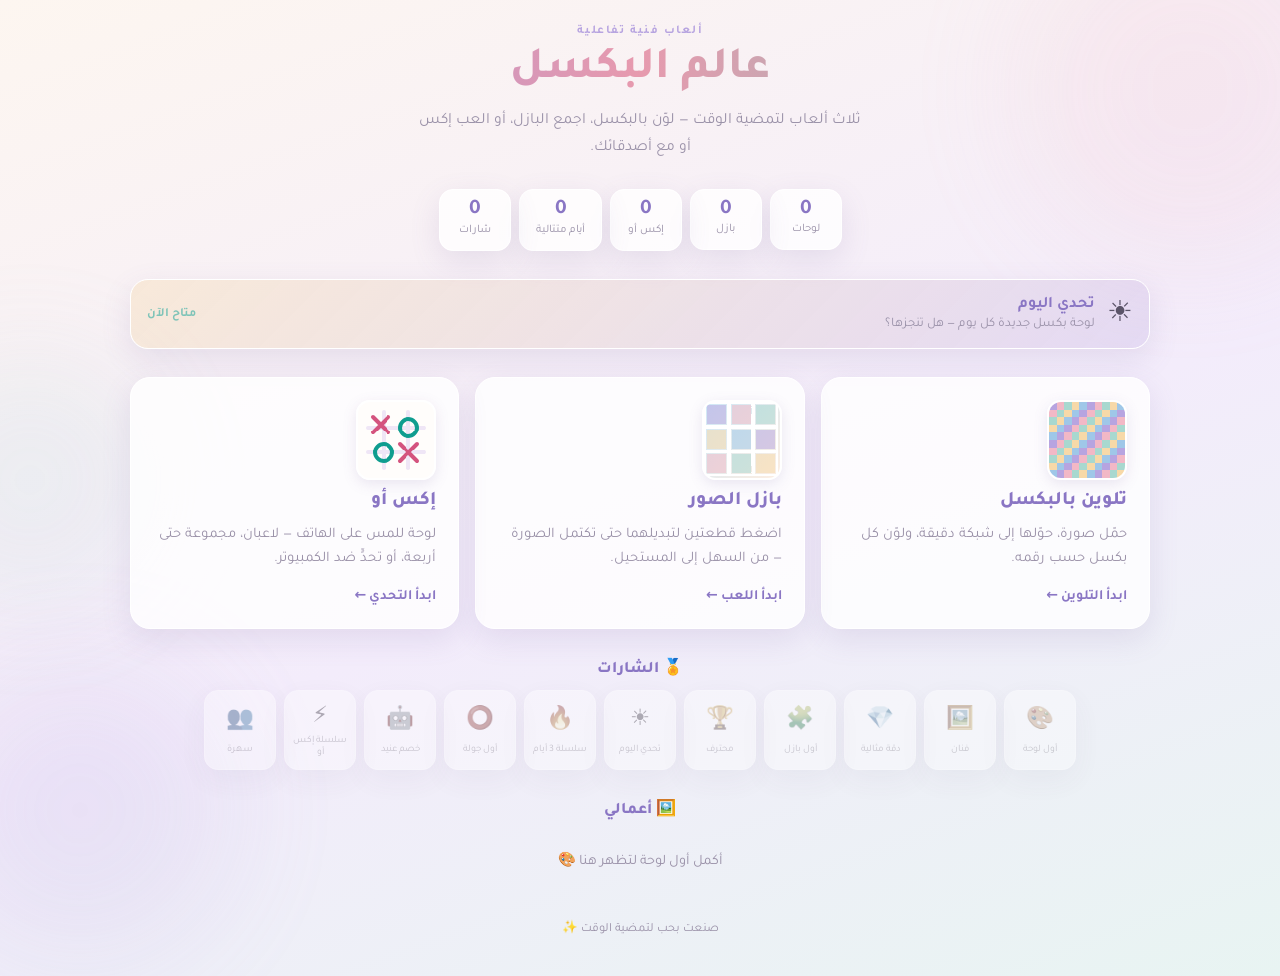
==== commit 110813ff: "33256" ====
--- a/index.html
+++ b/index.html
@@ -4,19 +4,19 @@
   <meta charset="UTF-8" />
   <meta name="viewport" content="width=device-width, initial-scale=1.0, viewport-fit=cover" />
   <meta name="theme-color" content="#f3ecfb" />
-  <meta name="description" content="ألعاب فنية تفاعلية — تلوين بالبكسل وبازل الصور" />
+  <meta name="description" content="ألعاب فنية تفاعلية — تلوين بالبكسل وبازل الصور وإكس أو" />
   <meta property="og:type" content="website" />
   <meta property="og:locale" content="ar_SA" />
   <meta property="og:site_name" content="عالم البكسل" />
   <meta property="og:title" content="عالم البكسل — ألعاب فنية تفاعلية" />
-  <meta property="og:description" content="حوّل صورك إلى فن بكسل أو اجمع قطع البازل. لعبتان ممتعة بالعربية." />
+  <meta property="og:description" content="تلوين بالبكسل، بازل الصور، وإكس أو على الهاتف. ثلاث ألعاب بالعربية." />
   <meta property="og:image" content="https://alialq93.github.io/Pixel-art-game/og-cover.png" />
   <meta property="og:image:width" content="1200" />
   <meta property="og:image:height" content="630" />
   <meta property="og:url" content="https://alialq93.github.io/Pixel-art-game/" />
   <meta name="twitter:card" content="summary_large_image" />
   <meta name="twitter:title" content="عالم البكسل — ألعاب فنية تفاعلية" />
-  <meta name="twitter:description" content="حوّل صورك إلى فن بكسل أو اجمع قطع البازل." />
+  <meta name="twitter:description" content="تلوين بالبكسل، بازل الصور، وإكس أو على الهاتف." />
   <meta name="twitter:image" content="https://alialq93.github.io/Pixel-art-game/og-cover.png" />
   <title>ألعاب البكسل — الرئيسية</title>
   <link rel="icon" href="favicon.svg" type="image/svg+xml" />
@@ -35,7 +35,7 @@
     <header class="landing-hero">
       <p class="eyebrow">ألعاب فنية تفاعلية</p>
       <h1>عالم البكسل</h1>
-      <p class="lead">لعبتان ممتعتان لتمضية الوقت — حوّل صورك إلى فن بكسل أو اجمع قطع البازل.</p>
+      <p class="lead">ثلاث ألعاب لتمضية الوقت — لوّن بالبكسل، اجمع البازل، أو العب إكس أو مع أصدقائك.</p>
     </header>
 
     <div class="home-stats" id="home-stats" aria-label="إحصائيات"></div>
@@ -68,6 +68,15 @@
         <h2>بازل الصور</h2>
         <p>اضغط قطعتين لتبديلهما حتى تكتمل الصورة — من السهل إلى المستحيل.</p>
         <span class="game-card-cta">ابدأ اللعب ←</span>
+      </a>
+
+      <a href="xo.html" class="game-card">
+        <div class="game-card-icon" aria-hidden="true">
+          <canvas id="card-xo" width="80" height="80"></canvas>
+        </div>
+        <h2>إكس أو</h2>
+        <p>لوحة للمس على الهاتف — لاعبان، مجموعة حتى أربعة، أو تحدٍّ ضد الكمبيوتر.</p>
+        <span class="game-card-cta">ابدأ التحدي ←</span>
       </a>
     </div>
 
@@ -111,6 +120,44 @@
           pz.globalAlpha = 1;
         }
       }
+      const xo = document.getElementById("card-xo").getContext("2d");
+      xo.fillStyle = "#fffdfb";
+      xo.fillRect(0, 0, 80, 80);
+      xo.strokeStyle = "#efe6f6";
+      xo.lineWidth = 4;
+      xo.lineCap = "round";
+      for (let i = 1; i < 3; i++) {
+        xo.beginPath();
+        xo.moveTo(10, i * 26 + 1);
+        xo.lineTo(70, i * 26 + 1);
+        xo.stroke();
+        xo.beginPath();
+        xo.moveTo(i * 26 + 1, 10);
+        xo.lineTo(i * 26 + 1, 70);
+        xo.stroke();
+      }
+      xo.lineWidth = 4;
+      xo.strokeStyle = "#d4537e";
+      xo.beginPath();
+      xo.moveTo(16, 16);
+      xo.lineTo(32, 32);
+      xo.moveTo(32, 16);
+      xo.lineTo(16, 32);
+      xo.stroke();
+      xo.strokeStyle = "#0f9d8f";
+      xo.beginPath();
+      xo.arc(53, 27, 9, 0, Math.PI * 2);
+      xo.stroke();
+      xo.beginPath();
+      xo.arc(27, 53, 9, 0, Math.PI * 2);
+      xo.stroke();
+      xo.strokeStyle = "#d4537e";
+      xo.beginPath();
+      xo.moveTo(44, 44);
+      xo.lineTo(62, 62);
+      xo.moveTo(62, 44);
+      xo.lineTo(44, 62);
+      xo.stroke();
     })();
   </script>
   <script src="play-data.js"></script>
--- a/style.css
+++ b/style.css
@@ -959,7 +959,7 @@
 .landing {
   position: relative;
   z-index: 1;
-  width: min(720px, calc(100% - 24px));
+  width: min(1020px, calc(100% - 24px));
   margin: 0 auto;
   padding: 24px 0 40px;
   display: grid;
@@ -988,9 +988,21 @@
 
 .game-cards {
   display: grid;
-  grid-template-columns: repeat(auto-fit, minmax(260px, 1fr));
+  grid-template-columns: 1fr;
   gap: 16px;
   animation: dropIn 0.7s 0.12s both;
+}
+
+@media (min-width: 700px) {
+  .game-cards {
+    grid-template-columns: 1fr 1fr;
+  }
+}
+
+@media (min-width: 980px) {
+  .game-cards {
+    grid-template-columns: 1fr 1fr 1fr;
+  }
 }
 
 .game-card {
@@ -1607,3 +1619,569 @@
     margin: 0 auto;
   }
 }
+
+/* ——— XO ——— */
+.xo-body {
+  min-height: 100dvh;
+  padding-top: env(safe-area-inset-top, 0px);
+}
+
+.xo-app {
+  width: min(560px, calc(100% - 20px));
+  padding-bottom: calc(28px + env(safe-area-inset-bottom, 0px));
+}
+
+.xo-app .hero {
+  text-align: center;
+  max-width: none;
+  margin-inline: auto;
+}
+
+.xo-app .lead {
+  max-width: 28rem;
+  margin-inline: auto;
+}
+
+.xo-panel,
+.xo-match {
+  display: grid;
+  gap: 12px;
+}
+
+.xo-panel {
+  background: var(--card);
+  backdrop-filter: blur(8px);
+  border: 1px solid #fff;
+  border-radius: 22px;
+  padding: 16px;
+  box-shadow: var(--shadow);
+}
+
+.xo-label {
+  font-size: 0.82rem;
+  font-weight: 800;
+  color: #8a76c4;
+  margin-top: 4px;
+}
+
+.xo-chips {
+  display: flex;
+  flex-wrap: wrap;
+  gap: 8px;
+}
+
+.xo-chip {
+  font: inherit;
+  font-weight: 700;
+  font-size: 0.92rem;
+  color: var(--ink);
+  background: #fff;
+  border: 1px solid #fff;
+  border-radius: 999px;
+  padding: 8px 14px;
+  cursor: pointer;
+  box-shadow: var(--shadow);
+  text-align: center;
+  line-height: 1.25;
+}
+
+.xo-chip small {
+  display: block;
+  font-size: 0.68rem;
+  font-weight: 500;
+  opacity: 0.8;
+}
+
+.xo-chip.on {
+  background: linear-gradient(135deg, var(--accent), #9d86d4);
+  color: #fff;
+  border-color: transparent;
+}
+
+.xo-names {
+  display: grid;
+  gap: 8px;
+}
+
+.xo-name {
+  display: flex;
+  align-items: center;
+  gap: 10px;
+  background: #fff;
+  border-radius: 14px;
+  padding: 6px 10px;
+  border: 1px solid var(--line);
+}
+
+.xo-swatch {
+  width: 36px;
+  height: 36px;
+  flex: 0 0 auto;
+  display: grid;
+  place-items: center;
+  border-radius: 10px;
+  background: color-mix(in srgb, var(--p) 16%, #fff);
+  color: var(--p);
+}
+
+.xo-swatch .mark {
+  width: 22px;
+  height: 22px;
+}
+
+.xo-name input {
+  font: inherit;
+  font-size: 16px;
+  font-weight: 700;
+  color: var(--ink);
+  border: 0;
+  background: transparent;
+  width: 100%;
+  outline: none;
+  min-height: 40px;
+}
+
+.xo-static-name {
+  font-weight: 800;
+}
+
+.xo-check {
+  display: flex;
+  align-items: center;
+  gap: 8px;
+  font-weight: 700;
+  font-size: 0.92rem;
+}
+
+.xo-check input {
+  width: 18px;
+  height: 18px;
+  accent-color: #9d86d4;
+}
+
+.xo-hint {
+  color: var(--muted);
+  font-size: 0.84rem;
+  line-height: 1.6;
+}
+
+.xo-rules {
+  background: #fff;
+  border-radius: 14px;
+  padding: 10px 12px;
+  border: 1px solid var(--line);
+}
+
+.xo-rules summary {
+  cursor: pointer;
+  font-weight: 800;
+  color: #8a76c4;
+}
+
+.xo-rules ul {
+  margin: 8px 18px 0 0;
+  color: var(--muted);
+  font-size: 0.86rem;
+  line-height: 1.7;
+}
+
+.xo-start {
+  width: 100%;
+  min-height: 48px;
+  font-size: 1.05rem;
+}
+
+.xo-scores {
+  display: flex;
+  gap: 8px;
+  overflow-x: auto;
+  scrollbar-width: none;
+}
+
+.xo-scores::-webkit-scrollbar {
+  display: none;
+}
+
+.xo-score {
+  flex: 1 0 0;
+  min-width: 78px;
+  background: #fff;
+  border-radius: 16px;
+  padding: 8px 10px;
+  text-align: center;
+  box-shadow: var(--shadow);
+  border: 1px solid #fff;
+  color: var(--p);
+}
+
+.xo-score .mark {
+  width: 22px;
+  height: 22px;
+  margin: 0 auto 2px;
+}
+
+.xo-score strong {
+  display: block;
+  max-width: 100%;
+  overflow: hidden;
+  text-overflow: ellipsis;
+  white-space: nowrap;
+  font-size: 0.78rem;
+  color: var(--ink);
+}
+
+.xo-score em {
+  font-style: normal;
+  font-weight: 800;
+  font-size: 1.15rem;
+  font-variant-numeric: tabular-nums;
+}
+
+.xo-score.on {
+  box-shadow: 0 0 0 2px var(--p), var(--shadow);
+}
+
+.xo-turn {
+  display: flex;
+  align-items: center;
+  gap: 12px;
+  padding: 12px 14px;
+  border-radius: 18px;
+  background: #fff;
+  box-shadow: var(--shadow);
+  border-inline-start: 6px solid var(--p, var(--accent));
+  min-height: 72px;
+}
+
+.xo-turn.swap {
+  animation: xo-swap 0.35s ease;
+}
+
+@keyframes xo-swap {
+  from { transform: translateY(8px); opacity: 0.35; }
+  to { transform: none; opacity: 1; }
+}
+
+.xo-turn-mark {
+  width: 46px;
+  height: 46px;
+  flex: 0 0 auto;
+  display: grid;
+  place-items: center;
+  border-radius: 14px;
+  background: color-mix(in srgb, var(--p) 16%, #fff);
+  color: var(--p);
+}
+
+.xo-turn-mark .mark {
+  width: 28px;
+  height: 28px;
+}
+
+.xo-turn small {
+  color: var(--muted);
+  font-size: 0.75rem;
+}
+
+.xo-turn strong {
+  display: block;
+  font-size: 1.15rem;
+  line-height: 1.2;
+  max-width: 240px;
+  overflow: hidden;
+  text-overflow: ellipsis;
+  white-space: nowrap;
+}
+
+.xo-body .site-nav {
+  padding: 10px 10px 0;
+}
+
+.xo-draw-mark {
+  font-size: 2.5rem;
+  font-weight: 800;
+  line-height: 1;
+  color: #8a76c4;
+}
+
+.xo-meta {
+  display: flex;
+  justify-content: space-between;
+  gap: 8px;
+  color: var(--muted);
+  font-size: 0.8rem;
+  font-weight: 700;
+  padding-inline: 4px;
+}
+
+.xo-board-frame {
+  position: relative;
+  width: min(100%, 460px);
+  margin: 0 auto;
+  touch-action: manipulation;
+  user-select: none;
+  -webkit-user-select: none;
+}
+
+.xo-board {
+  width: 100%;
+  aspect-ratio: 1;
+  display: grid;
+  gap: 8px;
+  padding: 10px;
+  border-radius: 28px;
+  background: rgba(255, 255, 255, 0.55);
+  border: 1px solid #fff;
+  box-shadow: var(--shadow);
+  backdrop-filter: blur(8px);
+  direction: ltr;
+}
+
+.xo-board[data-size="5"],
+.xo-board[data-size="6"] {
+  gap: 6px;
+  padding: 8px;
+  border-radius: 22px;
+}
+
+.xo-cell {
+  appearance: none;
+  border: 0;
+  margin: 0;
+  padding: 0;
+  background: #fff;
+  border-radius: 18px;
+  box-shadow: 0 3px 0 rgba(120, 100, 160, 0.08);
+  display: grid;
+  place-items: center;
+  cursor: pointer;
+  color: var(--ink);
+  touch-action: manipulation;
+  -webkit-tap-highlight-color: transparent;
+  transition: transform 0.12s ease, background 0.12s ease;
+}
+
+.xo-board[data-size="5"] .xo-cell,
+.xo-board[data-size="6"] .xo-cell {
+  border-radius: 12px;
+}
+
+.xo-cell:active {
+  transform: scale(0.96);
+}
+
+.xo-cell.last {
+  box-shadow: inset 0 0 0 3px color-mix(in srgb, currentColor 55%, transparent);
+}
+
+.xo-cell.win {
+  background: color-mix(in srgb, currentColor 18%, #fff);
+  animation: xo-pop 0.4s ease;
+}
+
+.xo-cell.shake {
+  animation: xo-shake 0.28s ease;
+}
+
+.xo-cell:focus-visible {
+  outline: 3px solid #b7a4e0;
+  outline-offset: 2px;
+}
+
+@keyframes xo-pop {
+  50% { transform: scale(1.05); }
+}
+
+@keyframes xo-shake {
+  25% { transform: translateX(-3px); }
+  75% { transform: translateX(3px); }
+}
+
+.mark {
+  width: 58%;
+  height: 58%;
+  display: block;
+  overflow: visible;
+}
+
+.mark path,
+.mark circle,
+.mark rect {
+  fill: none;
+  stroke: currentColor;
+  stroke-width: 8;
+  stroke-linecap: round;
+  stroke-linejoin: round;
+  stroke-dasharray: 280;
+  stroke-dashoffset: 280;
+  animation: xo-draw 0.38s ease forwards;
+}
+
+@keyframes xo-draw {
+  to { stroke-dashoffset: 0; }
+}
+
+.xo-winline {
+  position: absolute;
+  inset: 0;
+  width: 100%;
+  height: 100%;
+  pointer-events: none;
+  overflow: visible;
+}
+
+.xo-winline line {
+  stroke: var(--p, #5b5468);
+  stroke-width: 7;
+  stroke-linecap: round;
+  stroke-dasharray: 900;
+  stroke-dashoffset: 900;
+  animation: xo-draw 0.45s 0.05s ease forwards;
+  filter: drop-shadow(0 2px 0 rgba(255, 255, 255, 0.8));
+}
+
+.xo-actions {
+  display: grid;
+  grid-template-columns: 1fr 1fr;
+  gap: 8px;
+}
+
+.xo-actions .btn {
+  min-height: 46px;
+}
+
+.xo-overlay {
+  position: fixed;
+  inset: 0;
+  z-index: 40;
+  display: grid;
+  place-items: center;
+  padding: 20px;
+  padding-bottom: calc(20px + env(safe-area-inset-bottom, 0px));
+  background: rgba(243, 236, 251, 0.9);
+  backdrop-filter: blur(8px);
+}
+
+.xo-overlay-card {
+  position: relative;
+  width: min(100%, 380px);
+  background: #fff;
+  border-radius: 24px;
+  padding: 22px 18px 18px;
+  box-shadow: 0 18px 50px rgba(120, 100, 160, 0.2);
+  text-align: center;
+  display: grid;
+  gap: 8px;
+  justify-items: center;
+  overflow: hidden;
+}
+
+.xo-overlay-card h2 {
+  font-size: 1.55rem;
+  color: #6d5cae;
+}
+
+.xo-overlay-card p {
+  color: var(--muted);
+  line-height: 1.6;
+}
+
+#modal-scores {
+  display: flex;
+  flex-wrap: wrap;
+  gap: 8px;
+  justify-content: center;
+}
+
+.xo-mini {
+  display: inline-flex;
+  align-items: center;
+  gap: 6px;
+  background: #f6f1fb;
+  color: var(--ink);
+  border-radius: 999px;
+  padding: 4px 10px;
+  font-weight: 800;
+  font-size: 0.86rem;
+}
+
+.xo-mini b {
+  color: #8a76c4;
+  font-variant-numeric: tabular-nums;
+}
+
+.xo-overlay-mark {
+  width: 84px;
+  height: 84px;
+  display: grid;
+  place-items: center;
+  border-radius: 22px;
+  background: color-mix(in srgb, var(--p, var(--accent)) 16%, #fff);
+  color: var(--p, #8a76c4);
+}
+
+.xo-overlay-mark .mark {
+  width: 52px;
+  height: 52px;
+}
+
+.xo-overlay-actions {
+  display: grid;
+  gap: 8px;
+  width: 100%;
+  margin-top: 8px;
+}
+
+.xo-confetti {
+  position: absolute;
+  inset: 0;
+  overflow: hidden;
+  pointer-events: none;
+}
+
+.xo-confetti i {
+  position: absolute;
+  top: -12px;
+  width: 8px;
+  height: 12px;
+  border-radius: 2px;
+  animation: xo-fall 1.15s ease-in forwards;
+}
+
+@keyframes xo-fall {
+  to {
+    transform: translateY(320px) rotate(240deg);
+    opacity: 0;
+  }
+}
+
+.xo-dots::after {
+  content: "";
+  animation: xo-dots 1s steps(3, end) infinite;
+}
+
+@keyframes xo-dots {
+  0% { content: ""; }
+  33% { content: "."; }
+  66% { content: ".."; }
+  100% { content: "..."; }
+}
+
+@media (prefers-reduced-motion: reduce) {
+  .mark path,
+  .mark circle,
+  .mark rect,
+  .xo-winline line,
+  .xo-cell.win,
+  .xo-turn.swap,
+  .xo-confetti i {
+    animation: none;
+  }
+
+  .mark path,
+  .mark circle,
+  .mark rect,
+  .xo-winline line {
+    stroke-dashoffset: 0;
+  }
+}
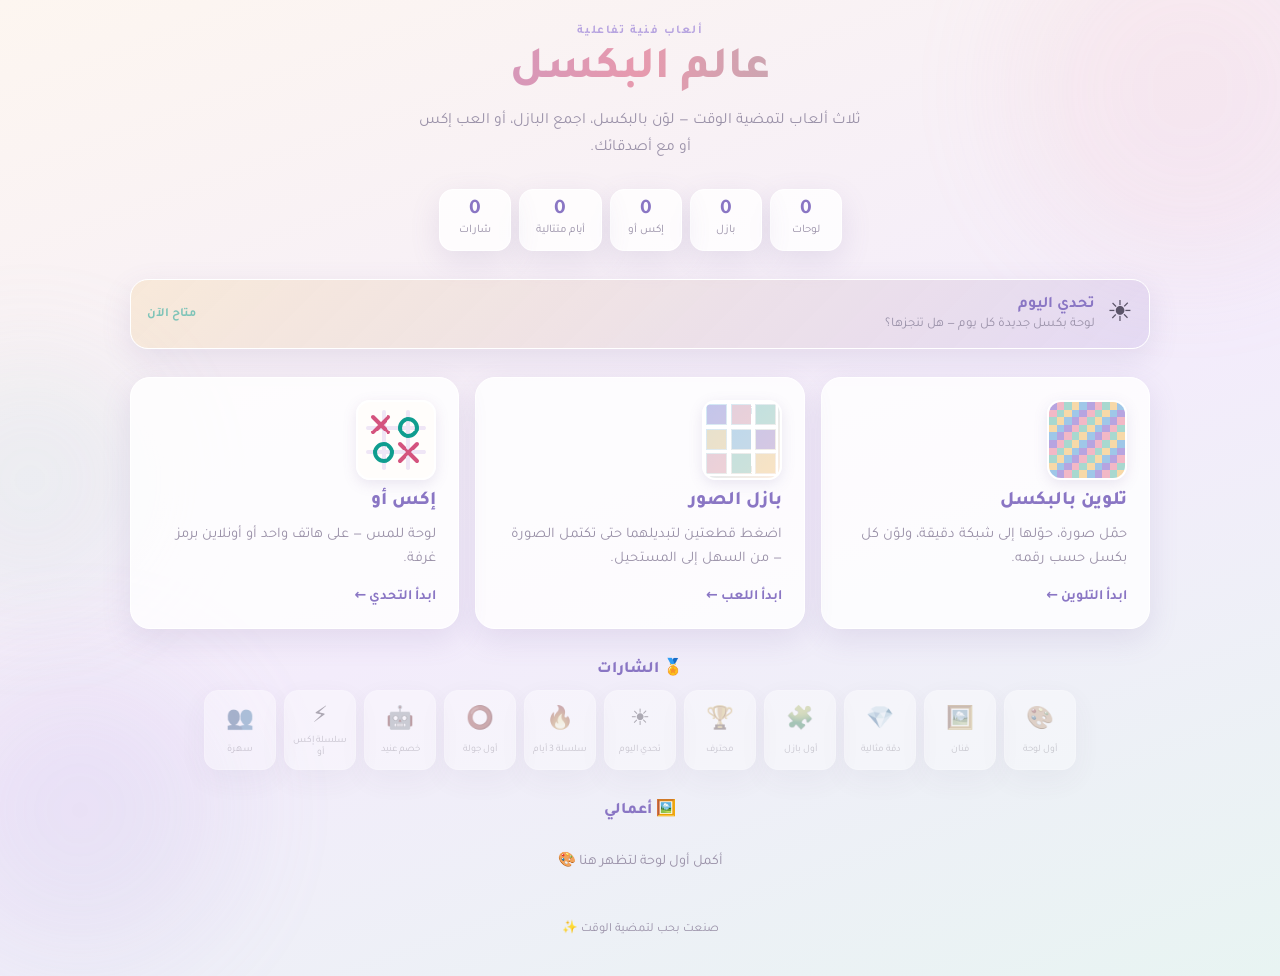
==== commit c80b4c55: "225864" ====
--- a/index.html
+++ b/index.html
@@ -75,7 +75,7 @@
           <canvas id="card-xo" width="80" height="80"></canvas>
         </div>
         <h2>إكس أو</h2>
-        <p>لوحة للمس على الهاتف — لاعبان، مجموعة حتى أربعة، أو تحدٍّ ضد الكمبيوتر.</p>
+        <p>لوحة للمس — على هاتف واحد أو أونلاين برمز غرفة.</p>
         <span class="game-card-cta">ابدأ التحدي ←</span>
       </a>
     </div>
--- a/style.css
+++ b/style.css
@@ -2185,3 +2185,39 @@
     stroke-dashoffset: 0;
   }
 }
+
+.xo-join-row {
+  display: flex;
+  gap: 8px;
+}
+
+.xo-join-row input {
+  flex: 1;
+  min-width: 0;
+  font: inherit;
+  font-size: 16px;
+  font-weight: 800;
+  letter-spacing: 0.18em;
+  text-transform: uppercase;
+  text-align: center;
+  direction: ltr;
+  color: var(--ink);
+  border: 1px solid var(--line);
+  border-radius: 14px;
+  padding: 10px 12px;
+  background: #fff;
+}
+
+.xo-code {
+  margin: 0;
+  font-size: 2.1rem;
+  font-weight: 800;
+  letter-spacing: 0.28em;
+  text-align: center;
+  direction: ltr;
+  color: #6d5cae;
+}
+
+#link-state:empty {
+  display: none;
+}
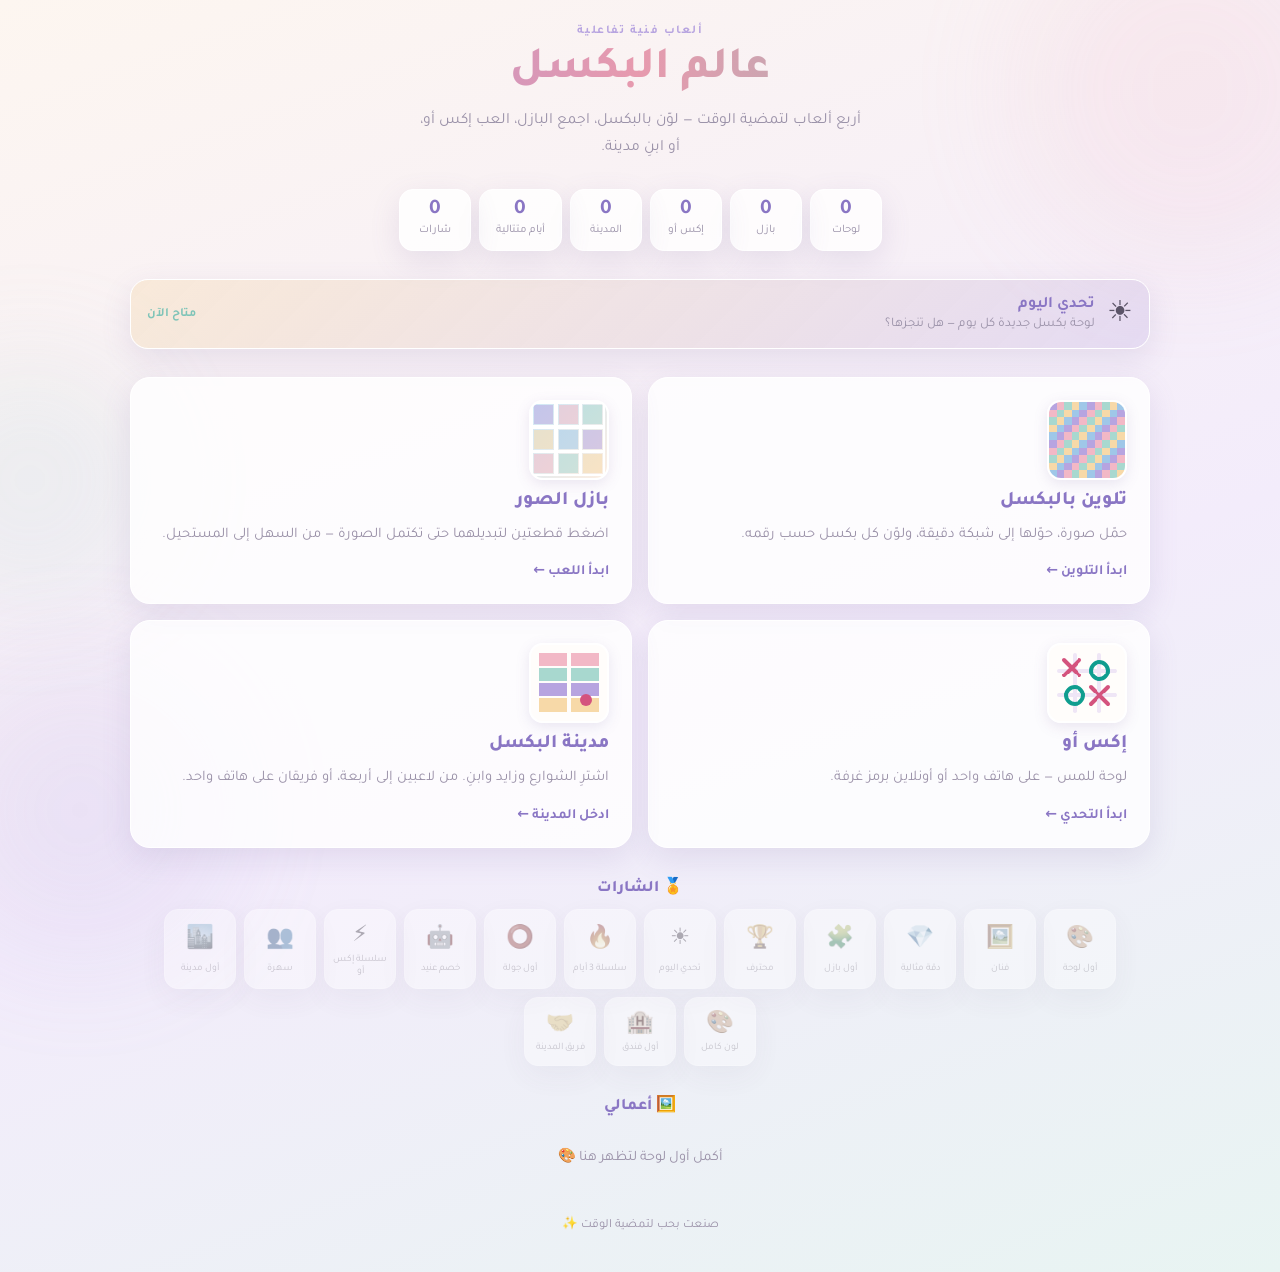
==== commit bd1bee23: "66582" ====
--- a/index.html
+++ b/index.html
@@ -4,12 +4,12 @@
   <meta charset="UTF-8" />
   <meta name="viewport" content="width=device-width, initial-scale=1.0, viewport-fit=cover" />
   <meta name="theme-color" content="#f3ecfb" />
-  <meta name="description" content="ألعاب فنية تفاعلية — تلوين بالبكسل وبازل الصور وإكس أو" />
+  <meta name="description" content="ألعاب فنية تفاعلية — تلوين بالبكسل وبازل الصور وإكس أو ومدينة البكسل" />
   <meta property="og:type" content="website" />
   <meta property="og:locale" content="ar_SA" />
   <meta property="og:site_name" content="عالم البكسل" />
   <meta property="og:title" content="عالم البكسل — ألعاب فنية تفاعلية" />
-  <meta property="og:description" content="تلوين بالبكسل، بازل الصور، وإكس أو على الهاتف. ثلاث ألعاب بالعربية." />
+  <meta property="og:description" content="تلوين بالبكسل، بازل الصور، إكس أو، ومدينة البكسل. أربع ألعاب بالعربية." />
   <meta property="og:image" content="https://alialq93.github.io/Pixel-art-game/og-cover.png" />
   <meta property="og:image:width" content="1200" />
   <meta property="og:image:height" content="630" />
@@ -35,7 +35,7 @@
     <header class="landing-hero">
       <p class="eyebrow">ألعاب فنية تفاعلية</p>
       <h1>عالم البكسل</h1>
-      <p class="lead">ثلاث ألعاب لتمضية الوقت — لوّن بالبكسل، اجمع البازل، أو العب إكس أو مع أصدقائك.</p>
+      <p class="lead">أربع ألعاب لتمضية الوقت — لوّن بالبكسل، اجمع البازل، العب إكس أو، أو ابنِ مدينة.</p>
     </header>
 
     <div class="home-stats" id="home-stats" aria-label="إحصائيات"></div>
@@ -77,6 +77,15 @@
         <h2>إكس أو</h2>
         <p>لوحة للمس — على هاتف واحد أو أونلاين برمز غرفة.</p>
         <span class="game-card-cta">ابدأ التحدي ←</span>
+      </a>
+
+      <a href="city.html" class="game-card">
+        <div class="game-card-icon" aria-hidden="true">
+          <canvas id="card-city" width="80" height="80"></canvas>
+        </div>
+        <h2>مدينة البكسل</h2>
+        <p>اشترِ الشوارع وزايد وابنِ. من لاعبين إلى أربعة، أو فريقان على هاتف واحد.</p>
+        <span class="game-card-cta">ادخل المدينة ←</span>
       </a>
     </div>
 
@@ -158,6 +167,21 @@
       xo.moveTo(62, 44);
       xo.lineTo(44, 62);
       xo.stroke();
+
+      const city = document.getElementById("card-city").getContext("2d");
+      city.fillStyle = "#fffdfb";
+      city.fillRect(0, 0, 80, 80);
+      const blocks = ["#f2b8c6", "#a8d8cf", "#b7a4e0", "#f7d9a8"];
+      for (let i = 0; i < 8; i++) {
+        city.fillStyle = blocks[i % blocks.length];
+        const col = i < 4 ? 0 : 1;
+        const row = i % 4;
+        city.fillRect(8 + col * 34, 8 + row * 16, 30, 14);
+      }
+      city.fillStyle = "#d4537e";
+      city.beginPath();
+      city.arc(58, 58, 6, 0, Math.PI * 2);
+      city.fill();
     })();
   </script>
   <script src="play-data.js"></script>
--- a/style.css
+++ b/style.css
@@ -999,12 +999,6 @@
   }
 }
 
-@media (min-width: 980px) {
-  .game-cards {
-    grid-template-columns: 1fr 1fr 1fr;
-  }
-}
-
 .game-card {
   display: grid;
   gap: 10px;
@@ -2221,3 +2215,188 @@
 #link-state:empty {
   display: none;
 }
+
+.city-body .site-nav { padding: 10px 10px 0; }
+.city-app { width: min(860px, calc(100% - 16px)); }
+.city-app .lead { max-width: 34rem; margin-inline: auto; }
+.city-seats { display: grid; gap: 8px; }
+.city-seat {
+  display: grid;
+  grid-template-columns: auto 1fr auto;
+  gap: 8px;
+  align-items: center;
+  background: #fff;
+  border: 1px solid var(--line);
+  border-radius: 14px;
+  padding: 6px;
+}
+.city-seat input {
+  font: inherit;
+  font-weight: 700;
+  border: 0;
+  background: transparent;
+  color: var(--ink);
+  min-width: 0;
+  padding: 6px;
+}
+.city-swatch, .city-side i {
+  width: 28px;
+  height: 28px;
+  border-radius: 50%;
+  display: block;
+}
+.city-start {
+  font: inherit;
+  font-weight: 800;
+  font-size: 1.05rem;
+  color: #fff;
+  border: 0;
+  border-radius: 999px;
+  padding: 12px 18px;
+  cursor: pointer;
+  background: linear-gradient(135deg, #d4537e, #7a5eb6);
+  box-shadow: var(--shadow);
+}
+.city-help { color: var(--ink); font-size: 0.92rem; }
+.city-help summary { cursor: pointer; font-weight: 800; color: #8a76c4; }
+.city-help ul { margin: 8px 0 0; padding-inline-start: 1.1rem; }
+.city-top { display: flex; justify-content: space-between; align-items: center; gap: 8px; }
+.city-status { margin: 0; font-weight: 800; color: #6d5cae; }
+.city-quit {
+  font: inherit;
+  font-weight: 700;
+  border: 0;
+  background: #fff;
+  color: var(--muted);
+  border-radius: 999px;
+  padding: 6px 12px;
+  cursor: pointer;
+}
+.city-board {
+  display: grid;
+  grid-template-columns: repeat(6, minmax(0, 1fr));
+  grid-template-rows: repeat(6, minmax(48px, 1fr));
+  gap: 3px;
+  width: min(640px, 100%);
+  aspect-ratio: 1;
+  margin: 8px auto;
+  position: relative;
+}
+.city-cell {
+  position: relative;
+  min-width: 0;
+  border-radius: 8px;
+  border: 1px solid rgba(255, 255, 255, 0.9);
+  box-shadow: inset 0 -4px 0 var(--owner, transparent);
+  padding: 10px 2px 2px;
+  display: flex;
+  flex-direction: column;
+  align-items: center;
+  justify-content: center;
+  text-align: center;
+  line-height: 1.15;
+}
+.city-cell b { font-size: 0.62rem; font-weight: 800; color: #4d465c; }
+.city-cell small { font-size: 0.62rem; font-weight: 700; color: #6d5cae; }
+.city-cell em { font-style: normal; font-size: 0.55rem; font-weight: 800; color: #8a4b63; }
+.city-cell.is-mort { opacity: 0.55; }
+.city-token {
+  position: absolute;
+  top: 2px;
+  width: 9px;
+  height: 9px;
+  border-radius: 50%;
+  border: 1px solid #fff;
+  box-shadow: 0 0 0 1px rgba(0, 0, 0, 0.08);
+}
+.city-center {
+  grid-column: 2 / 6;
+  grid-row: 2 / 6;
+  display: flex;
+  flex-direction: column;
+  align-items: center;
+  justify-content: center;
+  gap: 6px;
+  background: rgba(255, 255, 255, 0.72);
+  border-radius: 16px;
+  text-align: center;
+}
+.city-center p { margin: 0; font-weight: 800; color: #6d5cae; }
+.city-center small { color: var(--muted); font-weight: 700; }
+.city-dice { display: flex; gap: 8px; }
+.die {
+  width: 36px;
+  height: 36px;
+  display: grid;
+  place-items: center;
+  border-radius: 10px;
+  background: #fff;
+  border: 1px solid var(--line);
+  font-weight: 800;
+  color: #5b5468;
+}
+.city-players { display: grid; grid-template-columns: 1fr 1fr; gap: 8px; }
+.city-side {
+  display: flex;
+  gap: 8px;
+  align-items: center;
+  background: #fff;
+  border-radius: 14px;
+  padding: 8px;
+  border: 1px solid transparent;
+}
+.city-side.is-actor { border-color: #c3b0e6; }
+.city-side.is-out { opacity: 0.45; }
+.city-side strong, .city-side small { display: block; }
+.city-side small { color: var(--muted); font-weight: 700; }
+.city-actions, .city-auction, .city-trade { display: flex; flex-wrap: wrap; gap: 8px; margin-top: 10px; }
+.city-auction, .city-trade { display: grid; }
+.city-auction p, .city-trade p, .city-offer { margin: 0; font-weight: 800; color: var(--ink); }
+.city-stepper { display: flex; align-items: center; gap: 10px; }
+.city-stepper button, .city-trade input {
+  font: inherit;
+  font-weight: 800;
+  border: 1px solid var(--line);
+  background: #fff;
+  border-radius: 12px;
+  min-width: 44px;
+  min-height: 40px;
+}
+.city-trade label { display: grid; gap: 4px; font-weight: 700; color: #8a76c4; font-size: 0.85rem; }
+.city-log {
+  margin: 12px 0 24px;
+  padding: 0 18px 0 0;
+  color: var(--muted);
+  font-weight: 700;
+  font-size: 0.88rem;
+}
+.city-error { min-height: 1.2em; margin: 8px 0 0; color: #b45470; font-weight: 800; }
+.city-error:empty { display: none; }
+.city-end {
+  width: 100%;
+  background: #fff;
+  border-radius: 18px;
+  padding: 16px;
+  box-shadow: var(--shadow);
+}
+.city-end h2 { margin: 0 0 6px; }
+.city-end ul { margin: 8px 0 12px; padding: 0 18px 0 0; }
+.city-cover {
+  position: fixed;
+  inset: 0;
+  z-index: 20;
+  background: rgba(243, 236, 251, 0.94);
+  display: grid;
+  align-content: center;
+  justify-items: center;
+  gap: 8px;
+  padding: 24px;
+  text-align: center;
+}
+.city-cover[hidden] { display: none; }
+#city-cover-kicker { margin: 0; color: #8a76c4; font-weight: 800; }
+#city-cover-name { margin: 0; font-size: 2rem; font-weight: 800; color: #4d465c; }
+@media (max-width: 420px) {
+  .city-cell b, .city-cell small { font-size: 0.55rem; }
+  .die { width: 30px; height: 30px; }
+}
